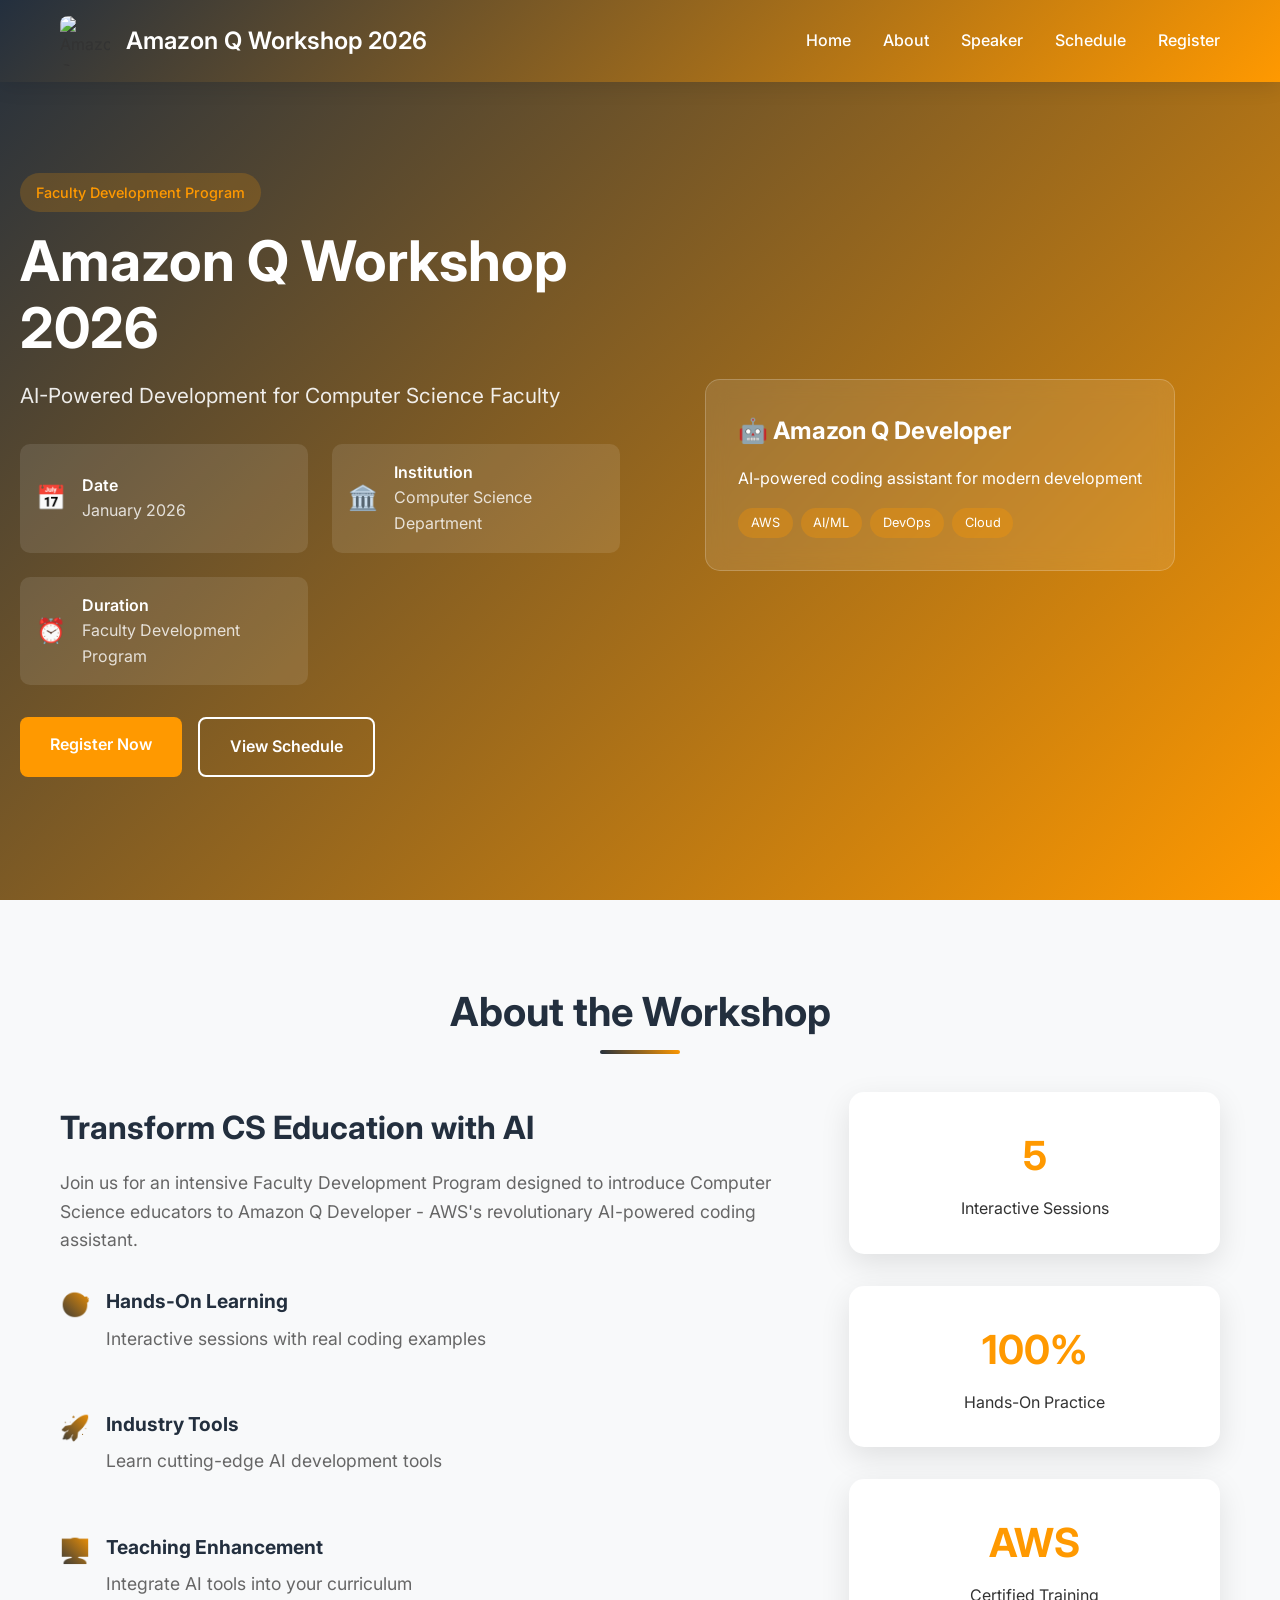
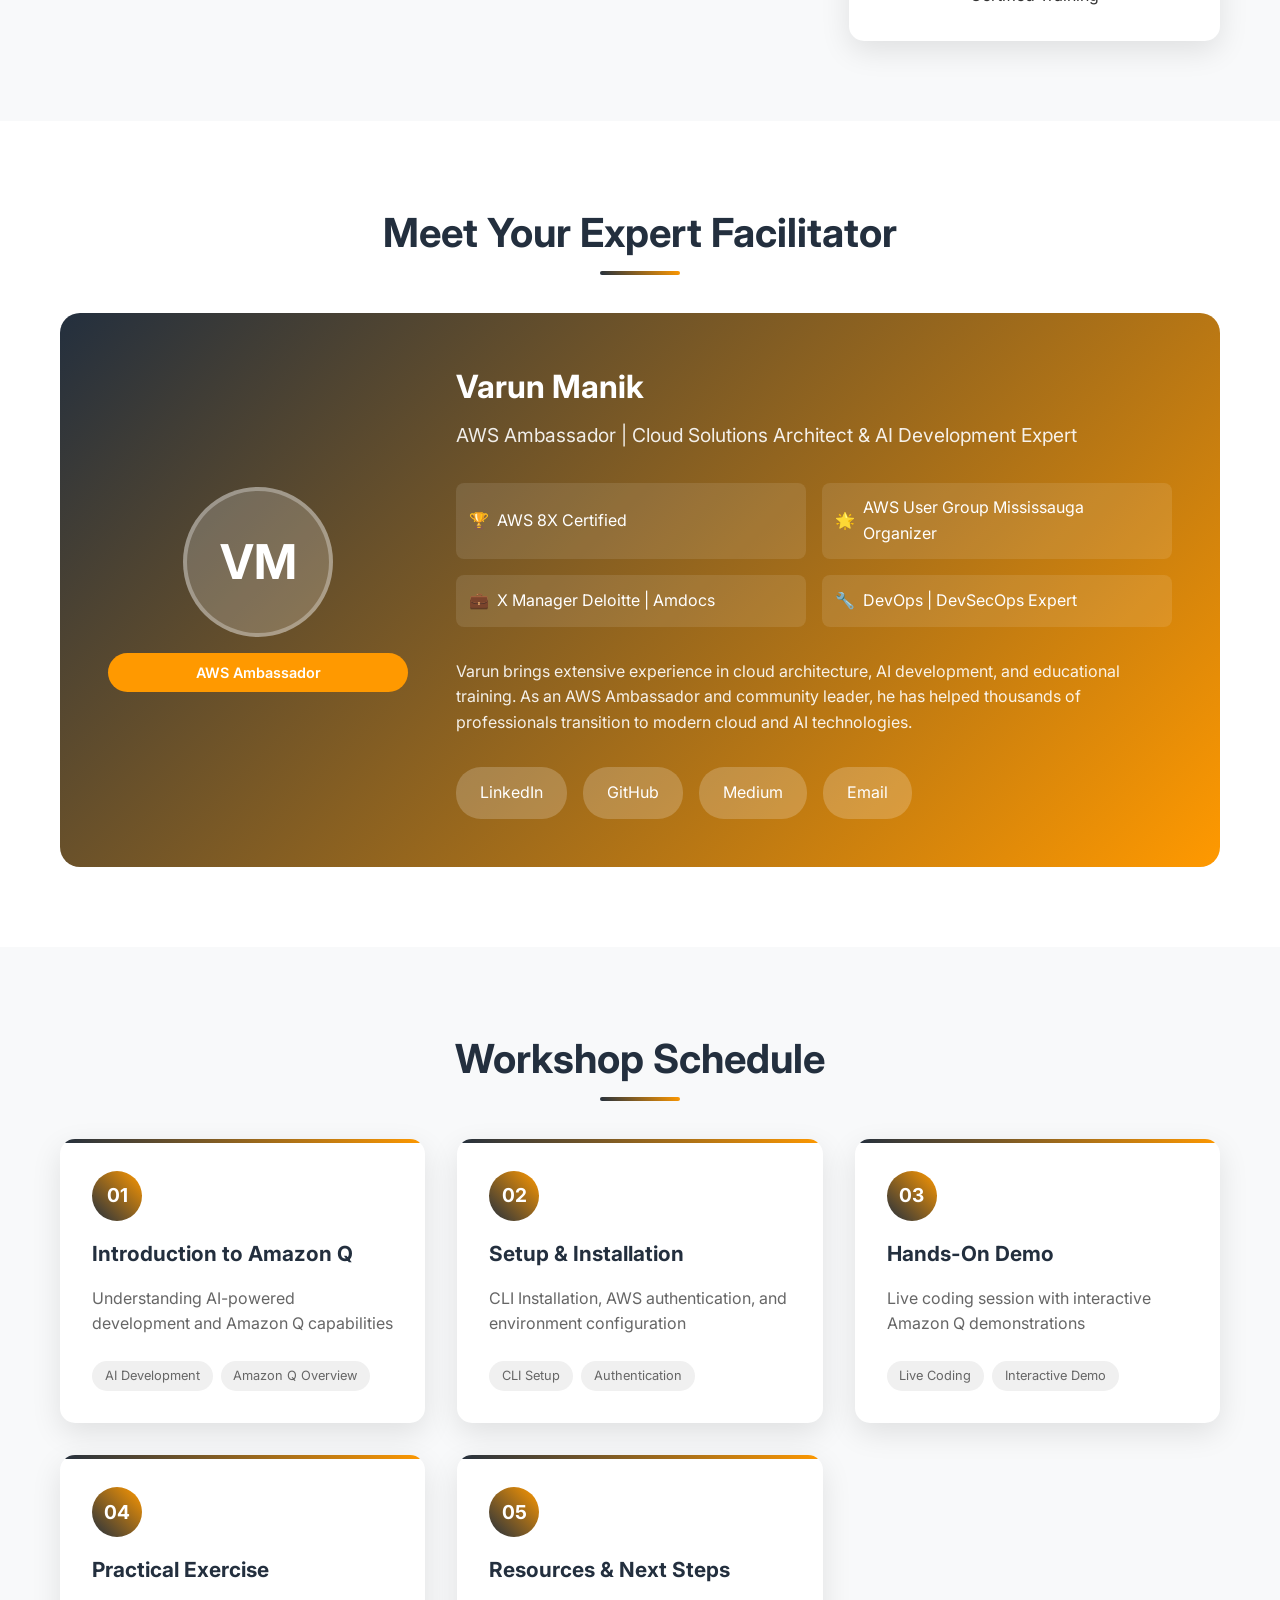
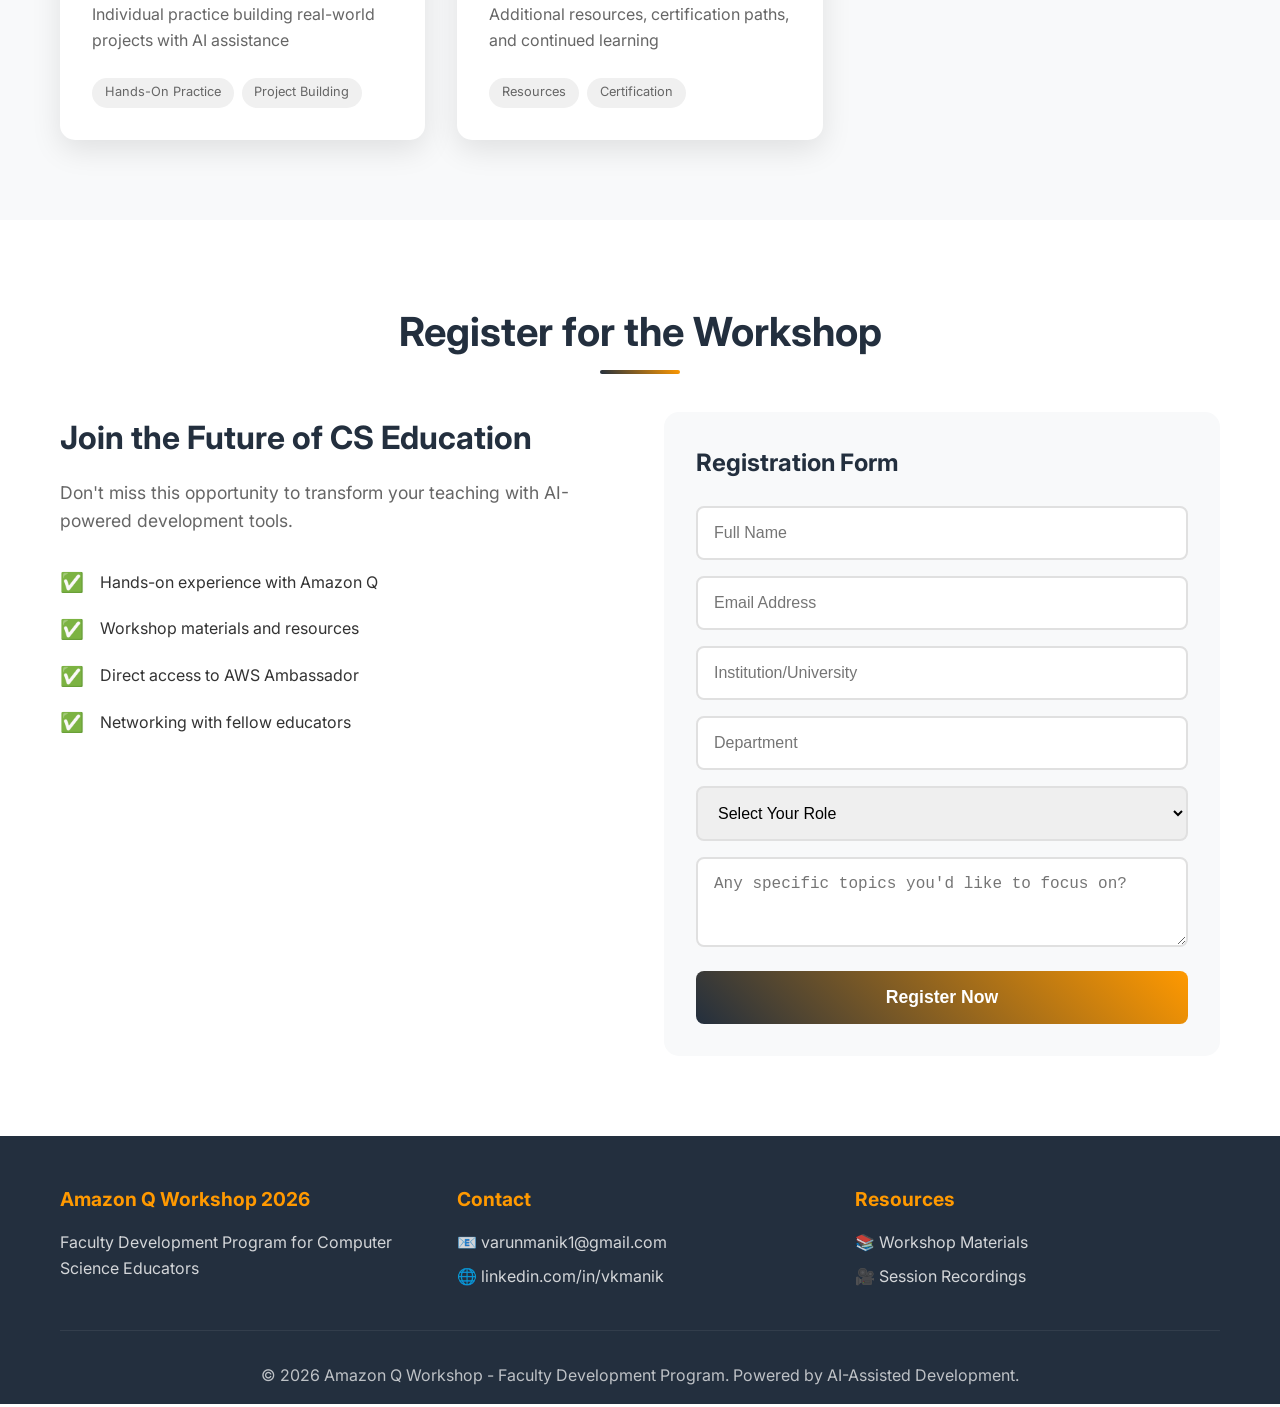
==== event-website/index.html @ 958c8d9a "Create comprehensive event website with speaker details, schedule, and registration" ====
<!DOCTYPE html>
<html lang="en">
<head>
    <meta charset="UTF-8">
    <meta name="viewport" content="width=device-width, initial-scale=1.0">
    <title>Amazon Q Workshop 2026 - Faculty Development Program</title>
    <link rel="stylesheet" href="styles.css">
    <link href="https://fonts.googleapis.com/css2?family=Inter:wght@300;400;500;600;700&display=swap" rel="stylesheet">
</head>
<body>
    <!-- Header -->
    <header class="header">
        <nav class="navbar">
            <div class="nav-brand">
                <img src="https://github.com/user-attachments/assets/58f145f3-4cbd-4dfe-a60d-da89d79ea713" alt="Amazon Q Workshop 2026" class="logo">
                <h2>Amazon Q Workshop 2026</h2>
            </div>
            <ul class="nav-menu">
                <li><a href="#home">Home</a></li>
                <li><a href="#about">About</a></li>
                <li><a href="#speaker">Speaker</a></li>
                <li><a href="#schedule">Schedule</a></li>
                <li><a href="#registration">Register</a></li>
            </ul>
        </nav>
    </header>

    <!-- Hero Section -->
    <section id="home" class="hero">
        <div class="hero-content">
            <div class="event-badge">Faculty Development Program</div>
            <h1 class="hero-title">Amazon Q Workshop 2026</h1>
            <p class="hero-subtitle">AI-Powered Development for Computer Science Faculty</p>
            
            <div class="event-details">
                <div class="detail-item">
                    <span class="icon">📅</span>
                    <div>
                        <strong>Date</strong>
                        <p>January 2026</p>
                    </div>
                </div>
                <div class="detail-item">
                    <span class="icon">🏛️</span>
                    <div>
                        <strong>Institution</strong>
                        <p>Computer Science Department</p>
                    </div>
                </div>
                <div class="detail-item">
                    <span class="icon">⏰</span>
                    <div>
                        <strong>Duration</strong>
                        <p>Faculty Development Program</p>
                    </div>
                </div>
            </div>
            
            <div class="cta-buttons">
                <a href="#registration" class="btn-primary">Register Now</a>
                <a href="#schedule" class="btn-secondary">View Schedule</a>
            </div>
        </div>
        
        <div class="hero-image">
            <div class="floating-card">
                <h3>🤖 Amazon Q Developer</h3>
                <p>AI-powered coding assistant for modern development</p>
                <div class="tech-stack">
                    <span>AWS</span>
                    <span>AI/ML</span>
                    <span>DevOps</span>
                    <span>Cloud</span>
                </div>
            </div>
        </div>
    </section>

    <!-- About Section -->
    <section id="about" class="about">
        <div class="container">
            <h2 class="section-title">About the Workshop</h2>
            <div class="about-grid">
                <div class="about-content">
                    <h3>Transform CS Education with AI</h3>
                    <p>Join us for an intensive Faculty Development Program designed to introduce Computer Science educators to Amazon Q Developer - AWS's revolutionary AI-powered coding assistant.</p>
                    
                    <div class="features">
                        <div class="feature">
                            <span class="feature-icon">🎯</span>
                            <div>
                                <h4>Hands-On Learning</h4>
                                <p>Interactive sessions with real coding examples</p>
                            </div>
                        </div>
                        <div class="feature">
                            <span class="feature-icon">🚀</span>
                            <div>
                                <h4>Industry Tools</h4>
                                <p>Learn cutting-edge AI development tools</p>
                            </div>
                        </div>
                        <div class="feature">
                            <span class="feature-icon">👨‍🏫</span>
                            <div>
                                <h4>Teaching Enhancement</h4>
                                <p>Integrate AI tools into your curriculum</p>
                            </div>
                        </div>
                    </div>
                </div>
                
                <div class="about-stats">
                    <div class="stat">
                        <h3>5</h3>
                        <p>Interactive Sessions</p>
                    </div>
                    <div class="stat">
                        <h3>100%</h3>
                        <p>Hands-On Practice</p>
                    </div>
                    <div class="stat">
                        <h3>AWS</h3>
                        <p>Certified Training</p>
                    </div>
                </div>
            </div>
        </div>
    </section>

    <!-- Speaker Section -->
    <section id="speaker" class="speaker">
        <div class="container">
            <h2 class="section-title">Meet Your Expert Facilitator</h2>
            <div class="speaker-card">
                <div class="speaker-image">
                    <div class="avatar">VM</div>
                    <div class="speaker-badge">AWS Ambassador</div>
                </div>
                <div class="speaker-info">
                    <h3>Varun Manik</h3>
                    <p class="speaker-title">AWS Ambassador | Cloud Solutions Architect & AI Development Expert</p>
                    
                    <div class="credentials">
                        <div class="credential">
                            <span class="cred-icon">🏆</span>
                            <span>AWS 8X Certified</span>
                        </div>
                        <div class="credential">
                            <span class="cred-icon">🌟</span>
                            <span>AWS User Group Mississauga Organizer</span>
                        </div>
                        <div class="credential">
                            <span class="cred-icon">💼</span>
                            <span>X Manager Deloitte | Amdocs</span>
                        </div>
                        <div class="credential">
                            <span class="cred-icon">🔧</span>
                            <span>DevOps | DevSecOps Expert</span>
                        </div>
                    </div>
                    
                    <div class="speaker-bio">
                        <p>Varun brings extensive experience in cloud architecture, AI development, and educational training. As an AWS Ambassador and community leader, he has helped thousands of professionals transition to modern cloud and AI technologies.</p>
                    </div>
                    
                    <div class="social-links">
                        <a href="https://linkedin.com/in/vkmanik" target="_blank">LinkedIn</a>
                        <a href="https://github.com/manikcloud" target="_blank">GitHub</a>
                        <a href="https://varunmanik1.medium.com/" target="_blank">Medium</a>
                        <a href="mailto:varunmanik1@gmail.com">Email</a>
                    </div>
                </div>
            </div>
        </div>
    </section>

    <!-- Schedule Section -->
    <section id="schedule" class="schedule">
        <div class="container">
            <h2 class="section-title">Workshop Schedule</h2>
            <div class="schedule-grid">
                <div class="session-card">
                    <div class="session-number">01</div>
                    <h3>Introduction to Amazon Q</h3>
                    <p>Understanding AI-powered development and Amazon Q capabilities</p>
                    <div class="session-topics">
                        <span>AI Development</span>
                        <span>Amazon Q Overview</span>
                    </div>
                </div>
                
                <div class="session-card">
                    <div class="session-number">02</div>
                    <h3>Setup & Installation</h3>
                    <p>CLI Installation, AWS authentication, and environment configuration</p>
                    <div class="session-topics">
                        <span>CLI Setup</span>
                        <span>Authentication</span>
                    </div>
                </div>
                
                <div class="session-card">
                    <div class="session-number">03</div>
                    <h3>Hands-On Demo</h3>
                    <p>Live coding session with interactive Amazon Q demonstrations</p>
                    <div class="session-topics">
                        <span>Live Coding</span>
                        <span>Interactive Demo</span>
                    </div>
                </div>
                
                <div class="session-card">
                    <div class="session-number">04</div>
                    <h3>Practical Exercise</h3>
                    <p>Individual practice building real-world projects with AI assistance</p>
                    <div class="session-topics">
                        <span>Hands-On Practice</span>
                        <span>Project Building</span>
                    </div>
                </div>
                
                <div class="session-card">
                    <div class="session-number">05</div>
                    <h3>Resources & Next Steps</h3>
                    <p>Additional resources, certification paths, and continued learning</p>
                    <div class="session-topics">
                        <span>Resources</span>
                        <span>Certification</span>
                    </div>
                </div>
            </div>
        </div>
    </section>

    <!-- Registration Section -->
    <section id="registration" class="registration">
        <div class="container">
            <h2 class="section-title">Register for the Workshop</h2>
            <div class="registration-content">
                <div class="registration-info">
                    <h3>Join the Future of CS Education</h3>
                    <p>Don't miss this opportunity to transform your teaching with AI-powered development tools.</p>
                    
                    <div class="benefits">
                        <div class="benefit">
                            <span class="benefit-icon">✅</span>
                            <span>Hands-on experience with Amazon Q</span>
                        </div>
                        <div class="benefit">
                            <span class="benefit-icon">✅</span>
                            <span>Workshop materials and resources</span>
                        </div>
                        <div class="benefit">
                            <span class="benefit-icon">✅</span>
                            <span>Direct access to AWS Ambassador</span>
                        </div>
                        <div class="benefit">
                            <span class="benefit-icon">✅</span>
                            <span>Networking with fellow educators</span>
                        </div>
                    </div>
                </div>
                
                <div class="registration-form">
                    <form class="form">
                        <h4>Registration Form</h4>
                        <div class="form-group">
                            <input type="text" placeholder="Full Name" required>
                        </div>
                        <div class="form-group">
                            <input type="email" placeholder="Email Address" required>
                        </div>
                        <div class="form-group">
                            <input type="text" placeholder="Institution/University" required>
                        </div>
                        <div class="form-group">
                            <input type="text" placeholder="Department" required>
                        </div>
                        <div class="form-group">
                            <select required>
                                <option value="">Select Your Role</option>
                                <option value="professor">Professor</option>
                                <option value="lecturer">Lecturer</option>
                                <option value="instructor">Lab Instructor</option>
                                <option value="researcher">Research Scholar</option>
                                <option value="other">Other</option>
                            </select>
                        </div>
                        <div class="form-group">
                            <textarea placeholder="Any specific topics you'd like to focus on?" rows="3"></textarea>
                        </div>
                        <button type="submit" class="btn-submit">Register Now</button>
                    </form>
                </div>
            </div>
        </div>
    </section>

    <!-- Footer -->
    <footer class="footer">
        <div class="container">
            <div class="footer-content">
                <div class="footer-section">
                    <h4>Amazon Q Workshop 2026</h4>
                    <p>Faculty Development Program for Computer Science Educators</p>
                </div>
                <div class="footer-section">
                    <h4>Contact</h4>
                    <p>📧 varunmanik1@gmail.com</p>
                    <p>🌐 linkedin.com/in/vkmanik</p>
                </div>
                <div class="footer-section">
                    <h4>Resources</h4>
                    <p>📚 Workshop Materials</p>
                    <p>🎥 Session Recordings</p>
                </div>
            </div>
            <div class="footer-bottom">
                <p>&copy; 2026 Amazon Q Workshop - Faculty Development Program. Powered by AI-Assisted Development.</p>
            </div>
        </div>
    </footer>
</body>
</html>
---- event-website/styles.css ----
/* Reset and Base Styles */
* {
    margin: 0;
    padding: 0;
    box-sizing: border-box;
}

body {
    font-family: 'Inter', -apple-system, BlinkMacSystemFont, sans-serif;
    line-height: 1.6;
    color: #333;
    overflow-x: hidden;
}

.container {
    max-width: 1200px;
    margin: 0 auto;
    padding: 0 20px;
}

/* Header Styles */
.header {
    background: linear-gradient(135deg, #232F3E 0%, #FF9900 100%);
    padding: 1rem 0;
    position: fixed;
    width: 100%;
    top: 0;
    z-index: 1000;
    box-shadow: 0 4px 20px rgba(0,0,0,0.1);
}

.navbar {
    display: flex;
    justify-content: space-between;
    align-items: center;
    max-width: 1200px;
    margin: 0 auto;
    padding: 0 20px;
}

.nav-brand {
    display: flex;
    align-items: center;
    gap: 1rem;
}

.logo {
    width: 50px;
    height: 50px;
    border-radius: 8px;
}

.nav-brand h2 {
    color: white;
    font-size: 1.5rem;
    font-weight: 600;
}

.nav-menu {
    display: flex;
    list-style: none;
    gap: 2rem;
}

.nav-menu a {
    color: white;
    text-decoration: none;
    font-weight: 500;
    transition: color 0.3s ease;
}

.nav-menu a:hover {
    color: #FF9900;
}

/* Hero Section */
.hero {
    background: linear-gradient(135deg, #232F3E 0%, #FF9900 100%);
    min-height: 100vh;
    display: flex;
    align-items: center;
    padding: 100px 20px 50px;
    color: white;
}

.hero-content {
    flex: 1;
    max-width: 600px;
}

.event-badge {
    background: rgba(255, 153, 0, 0.2);
    color: #FF9900;
    padding: 0.5rem 1rem;
    border-radius: 20px;
    font-size: 0.9rem;
    font-weight: 500;
    display: inline-block;
    margin-bottom: 1rem;
}

.hero-title {
    font-size: 3.5rem;
    font-weight: 700;
    margin-bottom: 1rem;
    line-height: 1.2;
}

.hero-subtitle {
    font-size: 1.3rem;
    margin-bottom: 2rem;
    opacity: 0.9;
}

.event-details {
    display: grid;
    grid-template-columns: repeat(auto-fit, minmax(200px, 1fr));
    gap: 1.5rem;
    margin-bottom: 2rem;
}

.detail-item {
    display: flex;
    align-items: center;
    gap: 1rem;
    background: rgba(255, 255, 255, 0.1);
    padding: 1rem;
    border-radius: 10px;
}

.detail-item .icon {
    font-size: 1.5rem;
}

.detail-item strong {
    display: block;
    font-weight: 600;
}

.detail-item p {
    opacity: 0.8;
    margin: 0;
}

.cta-buttons {
    display: flex;
    gap: 1rem;
    flex-wrap: wrap;
}

.btn-primary, .btn-secondary {
    padding: 15px 30px;
    border-radius: 8px;
    text-decoration: none;
    font-weight: 600;
    transition: all 0.3s ease;
    display: inline-block;
}

.btn-primary {
    background: #FF9900;
    color: white;
}

.btn-primary:hover {
    background: #e6890a;
    transform: translateY(-2px);
}

.btn-secondary {
    background: transparent;
    color: white;
    border: 2px solid white;
}

.btn-secondary:hover {
    background: white;
    color: #232F3E;
}

.hero-image {
    flex: 1;
    display: flex;
    justify-content: center;
    align-items: center;
}

.floating-card {
    background: rgba(255, 255, 255, 0.1);
    backdrop-filter: blur(10px);
    padding: 2rem;
    border-radius: 15px;
    border: 1px solid rgba(255, 255, 255, 0.2);
    animation: float 6s ease-in-out infinite;
}

.floating-card h3 {
    font-size: 1.5rem;
    margin-bottom: 1rem;
}

.tech-stack {
    display: flex;
    gap: 0.5rem;
    flex-wrap: wrap;
    margin-top: 1rem;
}

.tech-stack span {
    background: rgba(255, 153, 0, 0.3);
    padding: 0.3rem 0.8rem;
    border-radius: 15px;
    font-size: 0.8rem;
}

/* About Section */
.about {
    padding: 80px 0;
    background: #f8f9fa;
}

.section-title {
    text-align: center;
    font-size: 2.5rem;
    font-weight: 700;
    margin-bottom: 3rem;
    color: #232F3E;
    position: relative;
}

.section-title::after {
    content: '';
    position: absolute;
    bottom: -10px;
    left: 50%;
    transform: translateX(-50%);
    width: 80px;
    height: 4px;
    background: linear-gradient(45deg, #232F3E, #FF9900);
    border-radius: 2px;
}

.about-grid {
    display: grid;
    grid-template-columns: 2fr 1fr;
    gap: 3rem;
    align-items: center;
}

.about-content h3 {
    font-size: 2rem;
    margin-bottom: 1rem;
    color: #232F3E;
}

.about-content p {
    font-size: 1.1rem;
    margin-bottom: 2rem;
    color: #666;
}

.features {
    display: flex;
    flex-direction: column;
    gap: 1.5rem;
}

.feature {
    display: flex;
    align-items: flex-start;
    gap: 1rem;
}

.feature-icon {
    font-size: 1.5rem;
    background: linear-gradient(45deg, #232F3E, #FF9900);
    -webkit-background-clip: text;
    -webkit-text-fill-color: transparent;
}

.feature h4 {
    font-size: 1.2rem;
    margin-bottom: 0.5rem;
    color: #232F3E;
}

.about-stats {
    display: flex;
    flex-direction: column;
    gap: 2rem;
}

.stat {
    text-align: center;
    padding: 2rem;
    background: white;
    border-radius: 15px;
    box-shadow: 0 10px 30px rgba(0,0,0,0.1);
}

.stat h3 {
    font-size: 2.5rem;
    font-weight: 700;
    color: #FF9900;
    margin-bottom: 0.5rem;
}

/* Speaker Section */
.speaker {
    padding: 80px 0;
    background: white;
}

.speaker-card {
    display: grid;
    grid-template-columns: 300px 1fr;
    gap: 3rem;
    background: linear-gradient(135deg, #232F3E 0%, #FF9900 100%);
    color: white;
    padding: 3rem;
    border-radius: 20px;
    align-items: center;
}

.speaker-image {
    text-align: center;
    position: relative;
}

.avatar {
    width: 150px;
    height: 150px;
    background: rgba(255, 255, 255, 0.2);
    border-radius: 50%;
    display: flex;
    align-items: center;
    justify-content: center;
    font-size: 3rem;
    font-weight: bold;
    margin: 0 auto 1rem;
    border: 4px solid rgba(255, 255, 255, 0.3);
}

.speaker-badge {
    background: #FF9900;
    color: white;
    padding: 0.5rem 1rem;
    border-radius: 20px;
    font-size: 0.9rem;
    font-weight: 600;
}

.speaker-info h3 {
    font-size: 2rem;
    margin-bottom: 0.5rem;
}

.speaker-title {
    font-size: 1.2rem;
    margin-bottom: 2rem;
    opacity: 0.9;
}

.credentials {
    display: grid;
    grid-template-columns: repeat(auto-fit, minmax(250px, 1fr));
    gap: 1rem;
    margin-bottom: 2rem;
}

.credential {
    display: flex;
    align-items: center;
    gap: 0.5rem;
    background: rgba(255, 255, 255, 0.1);
    padding: 0.8rem;
    border-radius: 8px;
}

.speaker-bio {
    margin-bottom: 2rem;
    opacity: 0.9;
    line-height: 1.6;
}

.social-links {
    display: flex;
    gap: 1rem;
    flex-wrap: wrap;
}

.social-links a {
    color: white;
    text-decoration: none;
    padding: 0.8rem 1.5rem;
    background: rgba(255, 255, 255, 0.2);
    border-radius: 25px;
    transition: all 0.3s ease;
}

.social-links a:hover {
    background: rgba(255, 255, 255, 0.3);
    transform: translateY(-2px);
}

/* Schedule Section */
.schedule {
    padding: 80px 0;
    background: #f8f9fa;
}

.schedule-grid {
    display: grid;
    grid-template-columns: repeat(auto-fit, minmax(300px, 1fr));
    gap: 2rem;
}

.session-card {
    background: white;
    padding: 2rem;
    border-radius: 15px;
    box-shadow: 0 10px 30px rgba(0,0,0,0.1);
    transition: transform 0.3s ease;
    position: relative;
    overflow: hidden;
}

.session-card:hover {
    transform: translateY(-10px);
}

.session-card::before {
    content: '';
    position: absolute;
    top: 0;
    left: 0;
    right: 0;
    height: 4px;
    background: linear-gradient(45deg, #232F3E, #FF9900);
}

.session-number {
    width: 50px;
    height: 50px;
    background: linear-gradient(45deg, #232F3E, #FF9900);
    color: white;
    border-radius: 50%;
    display: flex;
    align-items: center;
    justify-content: center;
    font-weight: bold;
    font-size: 1.2rem;
    margin-bottom: 1rem;
}

.session-card h3 {
    font-size: 1.3rem;
    margin-bottom: 1rem;
    color: #232F3E;
}

.session-card p {
    color: #666;
    margin-bottom: 1.5rem;
}

.session-topics {
    display: flex;
    gap: 0.5rem;
    flex-wrap: wrap;
}

.session-topics span {
    background: #f0f0f0;
    padding: 0.3rem 0.8rem;
    border-radius: 15px;
    font-size: 0.8rem;
    color: #666;
}

/* Registration Section */
.registration {
    padding: 80px 0;
    background: white;
}

.registration-content {
    display: grid;
    grid-template-columns: 1fr 1fr;
    gap: 3rem;
    align-items: start;
}

.registration-info h3 {
    font-size: 2rem;
    margin-bottom: 1rem;
    color: #232F3E;
}

.registration-info p {
    font-size: 1.1rem;
    margin-bottom: 2rem;
    color: #666;
}

.benefits {
    display: flex;
    flex-direction: column;
    gap: 1rem;
}

.benefit {
    display: flex;
    align-items: center;
    gap: 1rem;
}

.benefit-icon {
    color: #FF9900;
    font-size: 1.2rem;
}

.registration-form {
    background: #f8f9fa;
    padding: 2rem;
    border-radius: 15px;
}

.form h4 {
    font-size: 1.5rem;
    margin-bottom: 1.5rem;
    color: #232F3E;
}

.form-group {
    margin-bottom: 1rem;
}

.form-group input,
.form-group select,
.form-group textarea {
    width: 100%;
    padding: 1rem;
    border: 2px solid #e0e0e0;
    border-radius: 8px;
    font-size: 1rem;
    transition: border-color 0.3s ease;
}

.form-group input:focus,
.form-group select:focus,
.form-group textarea:focus {
    outline: none;
    border-color: #FF9900;
}

.btn-submit {
    width: 100%;
    background: linear-gradient(45deg, #232F3E, #FF9900);
    color: white;
    border: none;
    padding: 1rem;
    font-size: 1.1rem;
    font-weight: 600;
    border-radius: 8px;
    cursor: pointer;
    transition: transform 0.3s ease;
}

.btn-submit:hover {
    transform: translateY(-2px);
}

/* Footer */
.footer {
    background: #232F3E;
    color: white;
    padding: 3rem 0 1rem;
}

.footer-content {
    display: grid;
    grid-template-columns: repeat(auto-fit, minmax(250px, 1fr));
    gap: 2rem;
    margin-bottom: 2rem;
}

.footer-section h4 {
    font-size: 1.2rem;
    margin-bottom: 1rem;
    color: #FF9900;
}

.footer-section p {
    margin-bottom: 0.5rem;
    opacity: 0.8;
}

.footer-bottom {
    text-align: center;
    padding-top: 2rem;
    border-top: 1px solid rgba(255, 255, 255, 0.1);
    opacity: 0.7;
}

/* Animations */
@keyframes float {
    0%, 100% { transform: translateY(0px); }
    50% { transform: translateY(-20px); }
}

/* Responsive Design */
@media (max-width: 768px) {
    .hero {
        flex-direction: column;
        text-align: center;
    }
    
    .hero-title {
        font-size: 2.5rem;
    }
    
    .about-grid,
    .speaker-card,
    .registration-content {
        grid-template-columns: 1fr;
    }
    
    .nav-menu {
        display: none;
    }
    
    .event-details {
        grid-template-columns: 1fr;
    }
    
    .cta-buttons {
        justify-content: center;
    }
}
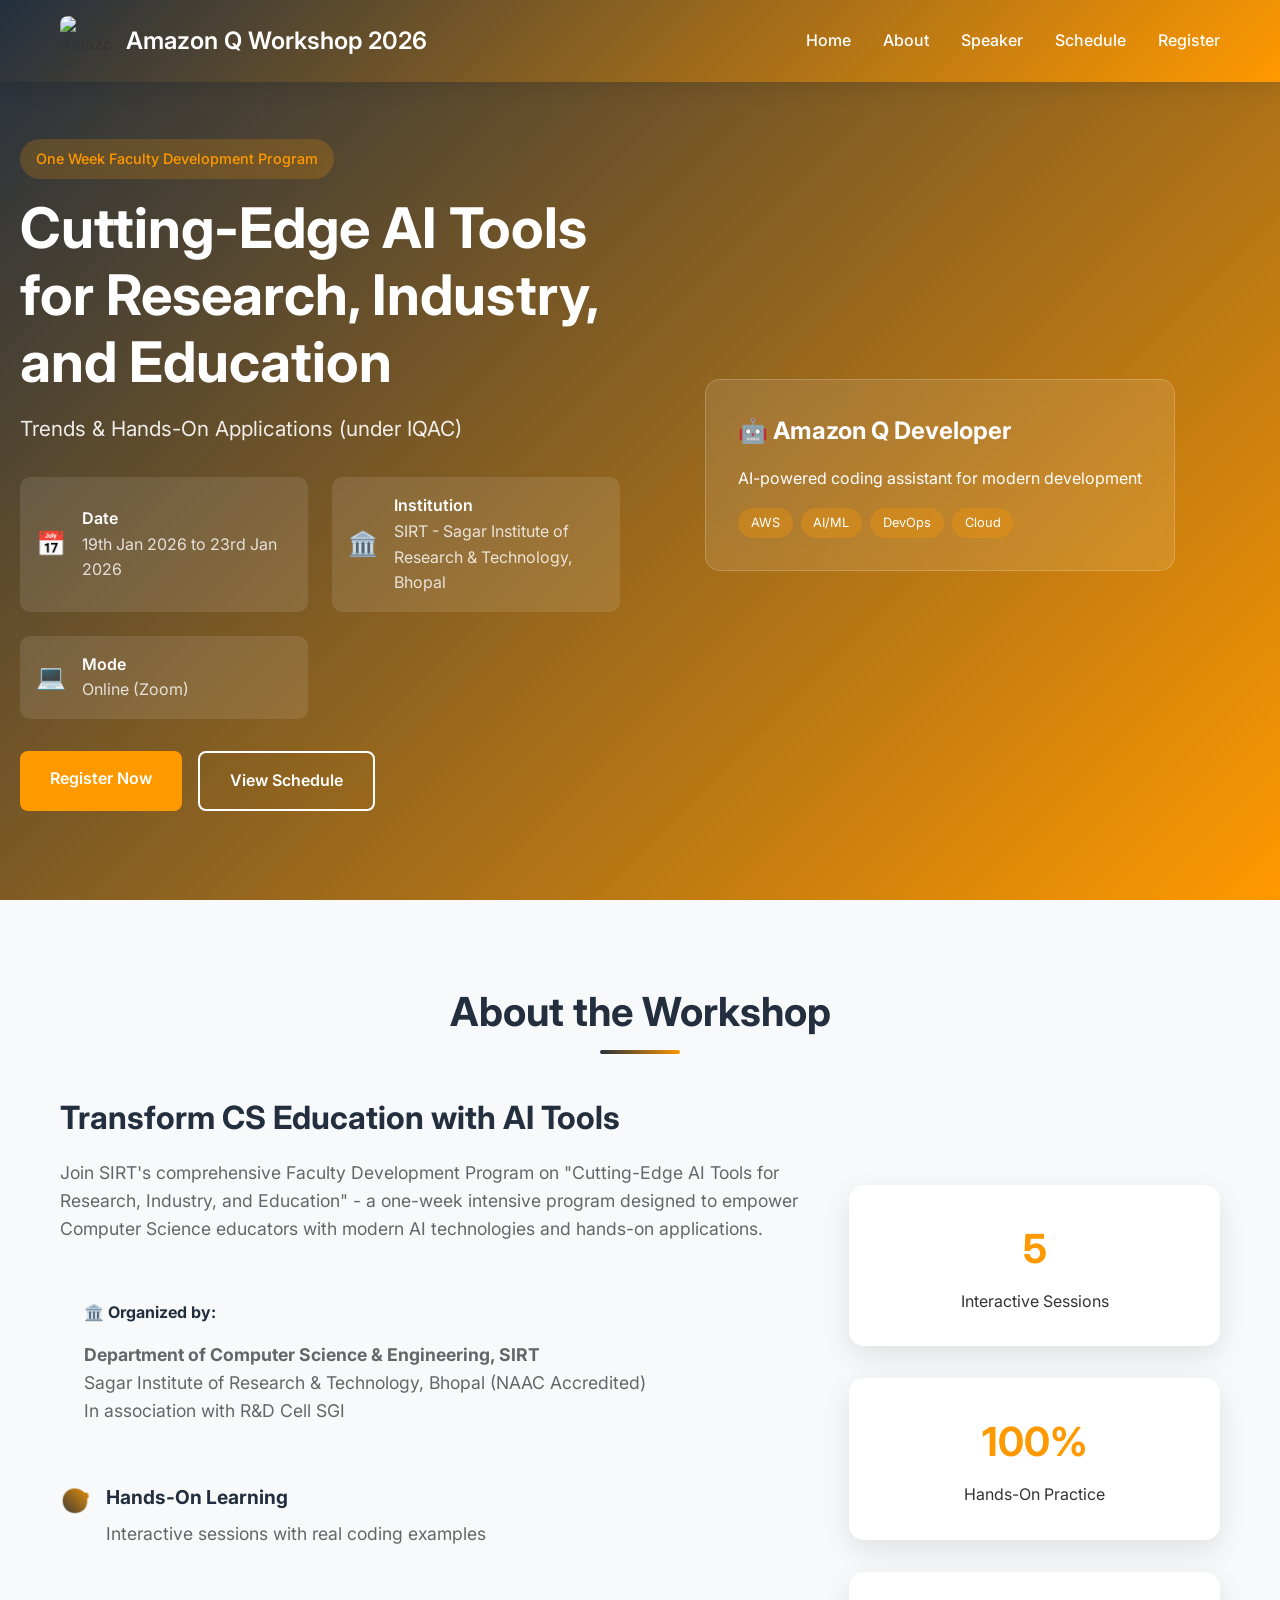
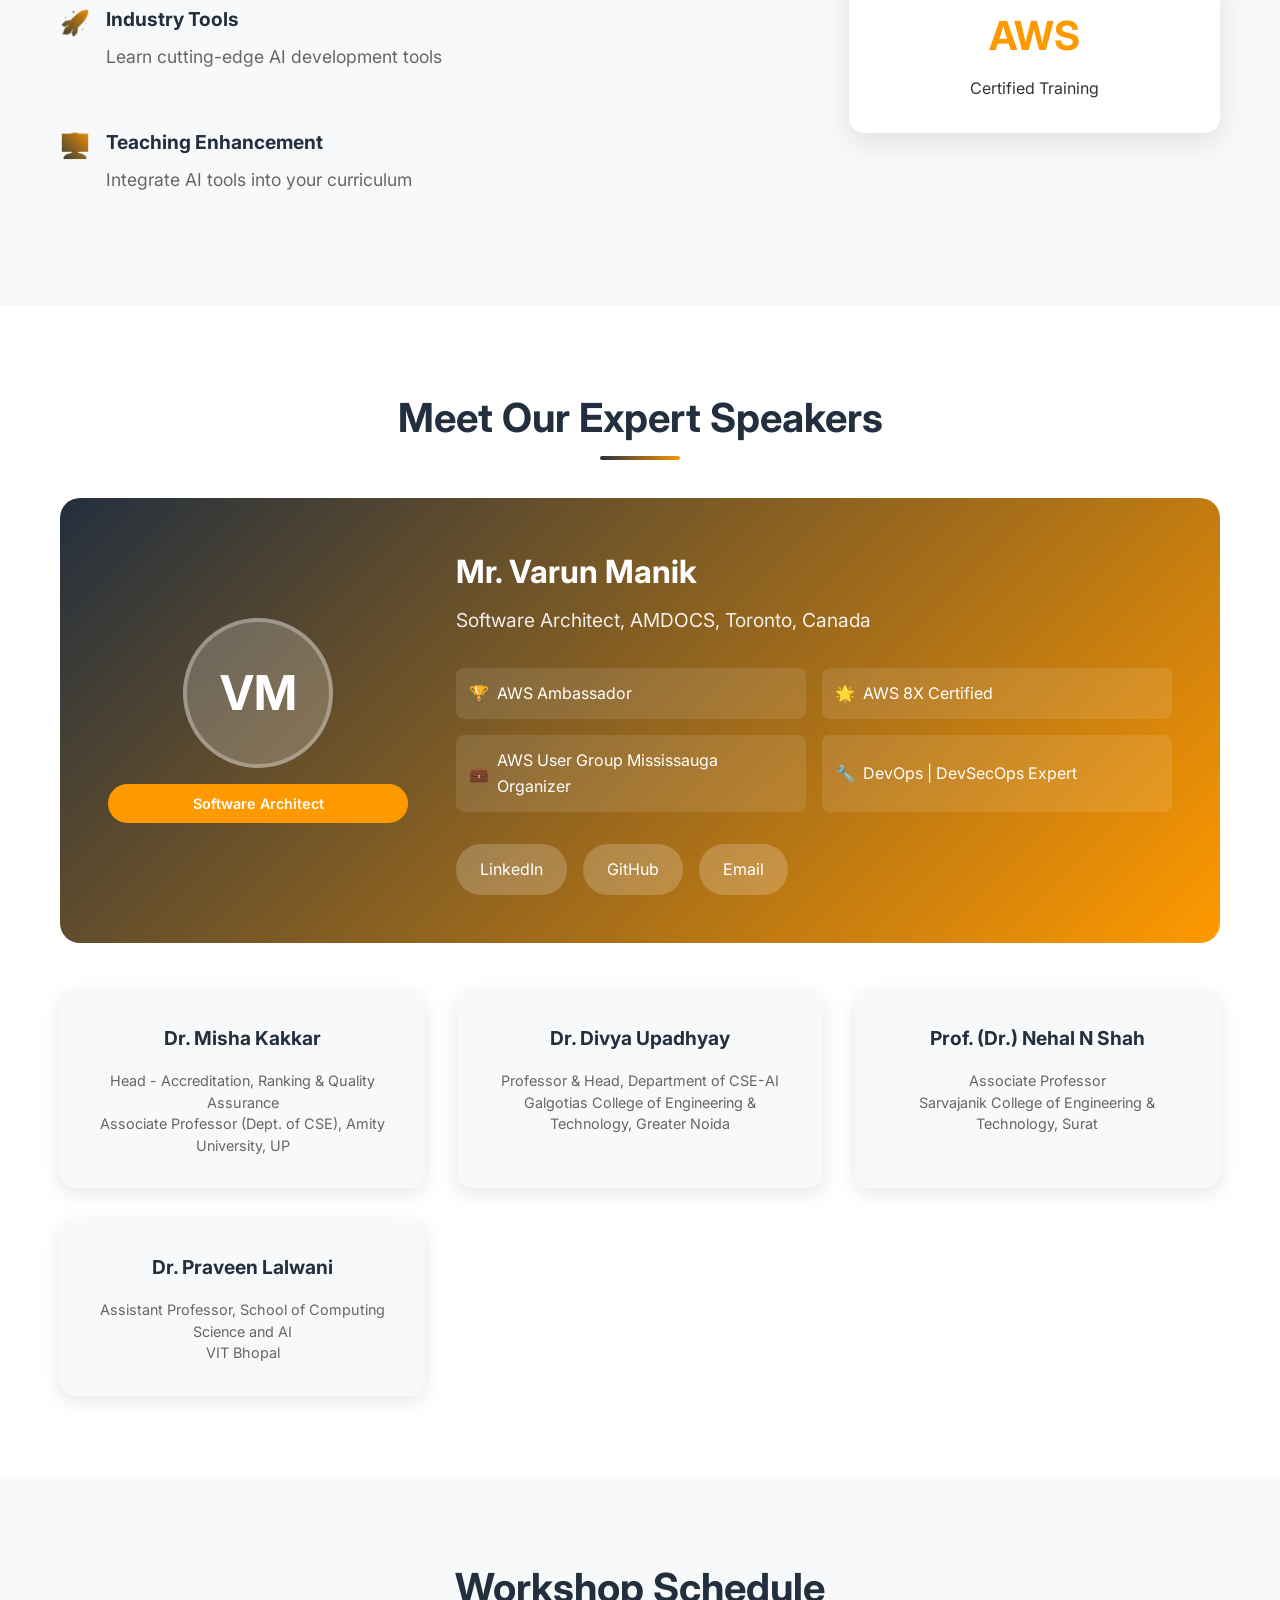
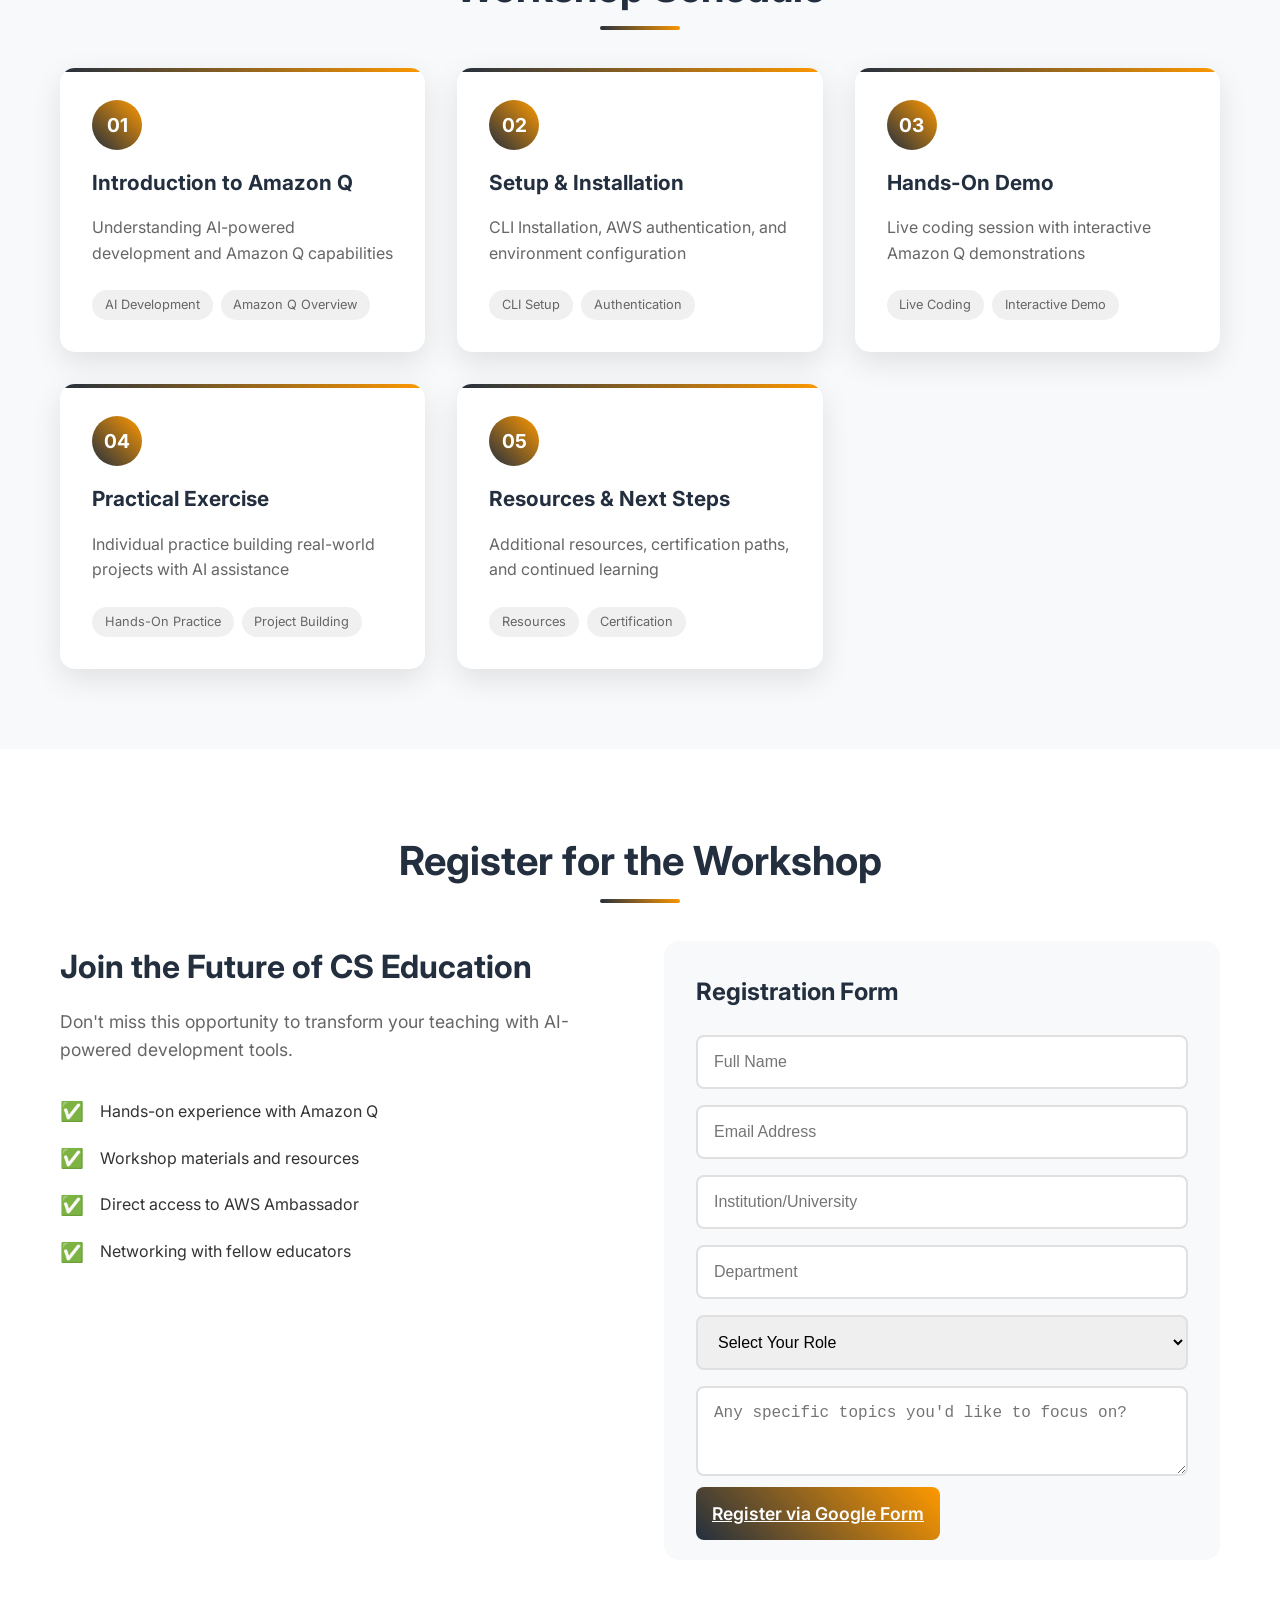
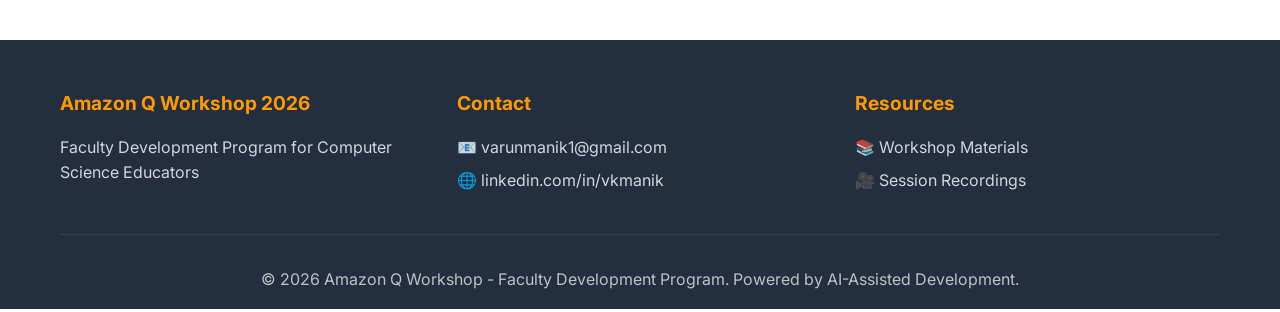
==== commit 941a298c: "Update event website with accurate details from images: SIRT institution, dates, speakers, and regis" ====
--- a/event-website/index.html
+++ b/event-website/index.html
@@ -28,36 +28,36 @@
     <!-- Hero Section -->
     <section id="home" class="hero">
         <div class="hero-content">
-            <div class="event-badge">Faculty Development Program</div>
-            <h1 class="hero-title">Amazon Q Workshop 2026</h1>
-            <p class="hero-subtitle">AI-Powered Development for Computer Science Faculty</p>
+            <div class="event-badge">One Week Faculty Development Program</div>
+            <h1 class="hero-title">Cutting-Edge AI Tools for Research, Industry, and Education</h1>
+            <p class="hero-subtitle">Trends & Hands-On Applications (under IQAC)</p>
             
             <div class="event-details">
                 <div class="detail-item">
                     <span class="icon">📅</span>
                     <div>
                         <strong>Date</strong>
-                        <p>January 2026</p>
+                        <p>19th Jan 2026 to 23rd Jan 2026</p>
                     </div>
                 </div>
                 <div class="detail-item">
                     <span class="icon">🏛️</span>
                     <div>
                         <strong>Institution</strong>
-                        <p>Computer Science Department</p>
+                        <p>SIRT - Sagar Institute of Research & Technology, Bhopal</p>
                     </div>
                 </div>
                 <div class="detail-item">
-                    <span class="icon">⏰</span>
+                    <span class="icon">💻</span>
                     <div>
-                        <strong>Duration</strong>
-                        <p>Faculty Development Program</p>
+                        <strong>Mode</strong>
+                        <p>Online (Zoom)</p>
                     </div>
                 </div>
             </div>
             
             <div class="cta-buttons">
-                <a href="#registration" class="btn-primary">Register Now</a>
+                <a href="https://forms.gle/4eGEwbAZbeeESvGP7" target="_blank" class="btn-primary">Register Now</a>
                 <a href="#schedule" class="btn-secondary">View Schedule</a>
             </div>
         </div>
@@ -82,8 +82,15 @@
             <h2 class="section-title">About the Workshop</h2>
             <div class="about-grid">
                 <div class="about-content">
-                    <h3>Transform CS Education with AI</h3>
-                    <p>Join us for an intensive Faculty Development Program designed to introduce Computer Science educators to Amazon Q Developer - AWS's revolutionary AI-powered coding assistant.</p>
+                    <h3>Transform CS Education with AI Tools</h3>
+                    <p>Join SIRT's comprehensive Faculty Development Program on "Cutting-Edge AI Tools for Research, Industry, and Education" - a one-week intensive program designed to empower Computer Science educators with modern AI technologies and hands-on applications.</p>
+                    
+                    <div class="institution-info">
+                        <h4>🏛️ Organized by:</h4>
+                        <p><strong>Department of Computer Science & Engineering, SIRT</strong><br>
+                        Sagar Institute of Research & Technology, Bhopal (NAAC Accredited)<br>
+                        In association with R&D Cell SGI</p>
+                    </div>
                     
                     <div class="features">
                         <div class="feature">
@@ -131,28 +138,30 @@
     <!-- Speaker Section -->
     <section id="speaker" class="speaker">
         <div class="container">
-            <h2 class="section-title">Meet Your Expert Facilitator</h2>
-            <div class="speaker-card">
+            <h2 class="section-title">Meet Our Expert Speakers</h2>
+            
+            <!-- Main Speaker -->
+            <div class="speaker-card main-speaker">
                 <div class="speaker-image">
                     <div class="avatar">VM</div>
-                    <div class="speaker-badge">AWS Ambassador</div>
+                    <div class="speaker-badge">Software Architect</div>
                 </div>
                 <div class="speaker-info">
-                    <h3>Varun Manik</h3>
-                    <p class="speaker-title">AWS Ambassador | Cloud Solutions Architect & AI Development Expert</p>
+                    <h3>Mr. Varun Manik</h3>
+                    <p class="speaker-title">Software Architect, AMDOCS, Toronto, Canada</p>
                     
                     <div class="credentials">
                         <div class="credential">
                             <span class="cred-icon">🏆</span>
-                            <span>AWS 8X Certified</span>
+                            <span>AWS Ambassador</span>
                         </div>
                         <div class="credential">
                             <span class="cred-icon">🌟</span>
-                            <span>AWS User Group Mississauga Organizer</span>
+                            <span>AWS 8X Certified</span>
                         </div>
                         <div class="credential">
                             <span class="cred-icon">💼</span>
-                            <span>X Manager Deloitte | Amdocs</span>
+                            <span>AWS User Group Mississauga Organizer</span>
                         </div>
                         <div class="credential">
                             <span class="cred-icon">🔧</span>
@@ -160,16 +169,31 @@
                         </div>
                     </div>
                     
-                    <div class="speaker-bio">
-                        <p>Varun brings extensive experience in cloud architecture, AI development, and educational training. As an AWS Ambassador and community leader, he has helped thousands of professionals transition to modern cloud and AI technologies.</p>
-                    </div>
-                    
                     <div class="social-links">
                         <a href="https://linkedin.com/in/vkmanik" target="_blank">LinkedIn</a>
                         <a href="https://github.com/manikcloud" target="_blank">GitHub</a>
-                        <a href="https://varunmanik1.medium.com/" target="_blank">Medium</a>
                         <a href="mailto:varunmanik1@gmail.com">Email</a>
                     </div>
+                </div>
+            </div>
+            
+            <!-- Other Speakers Grid -->
+            <div class="speakers-grid">
+                <div class="speaker-mini-card">
+                    <h4>Dr. Misha Kakkar</h4>
+                    <p>Head - Accreditation, Ranking & Quality Assurance<br>Associate Professor (Dept. of CSE), Amity University, UP</p>
+                </div>
+                <div class="speaker-mini-card">
+                    <h4>Dr. Divya Upadhyay</h4>
+                    <p>Professor & Head, Department of CSE-AI<br>Galgotias College of Engineering & Technology, Greater Noida</p>
+                </div>
+                <div class="speaker-mini-card">
+                    <h4>Prof. (Dr.) Nehal N Shah</h4>
+                    <p>Associate Professor<br>Sarvajanik College of Engineering & Technology, Surat</p>
+                </div>
+                <div class="speaker-mini-card">
+                    <h4>Dr. Praveen Lalwani</h4>
+                    <p>Assistant Professor, School of Computing Science and AI<br>VIT Bhopal</p>
                 </div>
             </div>
         </div>
@@ -290,7 +314,7 @@
                         <div class="form-group">
                             <textarea placeholder="Any specific topics you'd like to focus on?" rows="3"></textarea>
                         </div>
-                        <button type="submit" class="btn-submit">Register Now</button>
+                        <a href="https://forms.gle/4eGEwbAZbeeESvGP7" target="_blank" class="btn-submit">Register via Google Form</a>
                     </form>
                 </div>
             </div>
--- a/event-website/styles.css
+++ b/event-website/styles.css
@@ -311,6 +311,10 @@
     background: white;
 }
 
+.main-speaker {
+    margin-bottom: 3rem;
+}
+
 .speaker-card {
     display: grid;
     grid-template-columns: 300px 1fr;
@@ -320,6 +324,54 @@
     padding: 3rem;
     border-radius: 20px;
     align-items: center;
+}
+
+.speakers-grid {
+    display: grid;
+    grid-template-columns: repeat(auto-fit, minmax(280px, 1fr));
+    gap: 2rem;
+}
+
+.speaker-mini-card {
+    background: #f8f9fa;
+    padding: 2rem;
+    border-radius: 15px;
+    text-align: center;
+    box-shadow: 0 5px 20px rgba(0,0,0,0.1);
+    transition: transform 0.3s ease;
+}
+
+.speaker-mini-card:hover {
+    transform: translateY(-5px);
+}
+
+.speaker-mini-card h4 {
+    color: #232F3E;
+    font-size: 1.2rem;
+    margin-bottom: 1rem;
+}
+
+.speaker-mini-card p {
+    color: #666;
+    font-size: 0.9rem;
+    line-height: 1.5;
+}
+
+.institution-info {
+    background: #f8f9fa;
+    padding: 1.5rem;
+    border-radius: 10px;
+    margin: 2rem 0;
+}
+
+.institution-info h4 {
+    color: #232F3E;
+    margin-bottom: 1rem;
+}
+
+.institution-info p {
+    color: #666;
+    margin: 0;
 }
 
 .speaker-image {
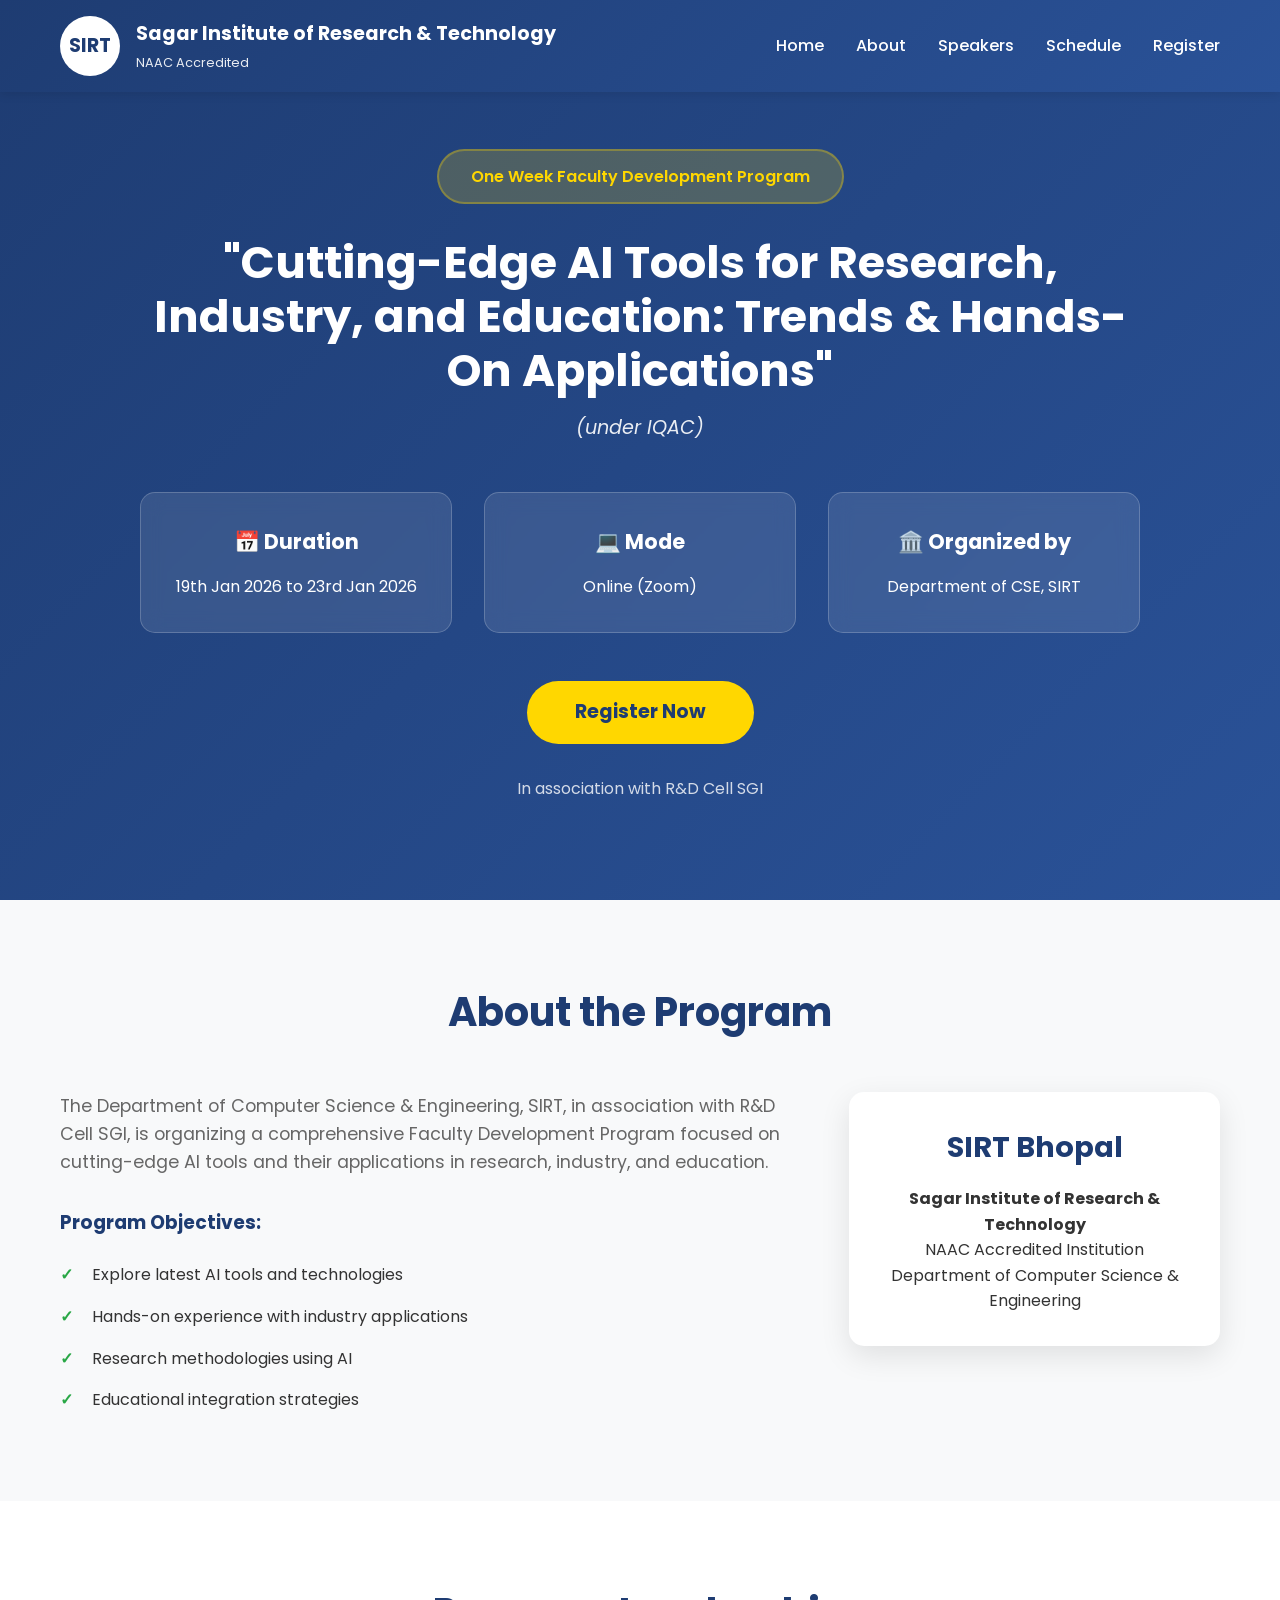
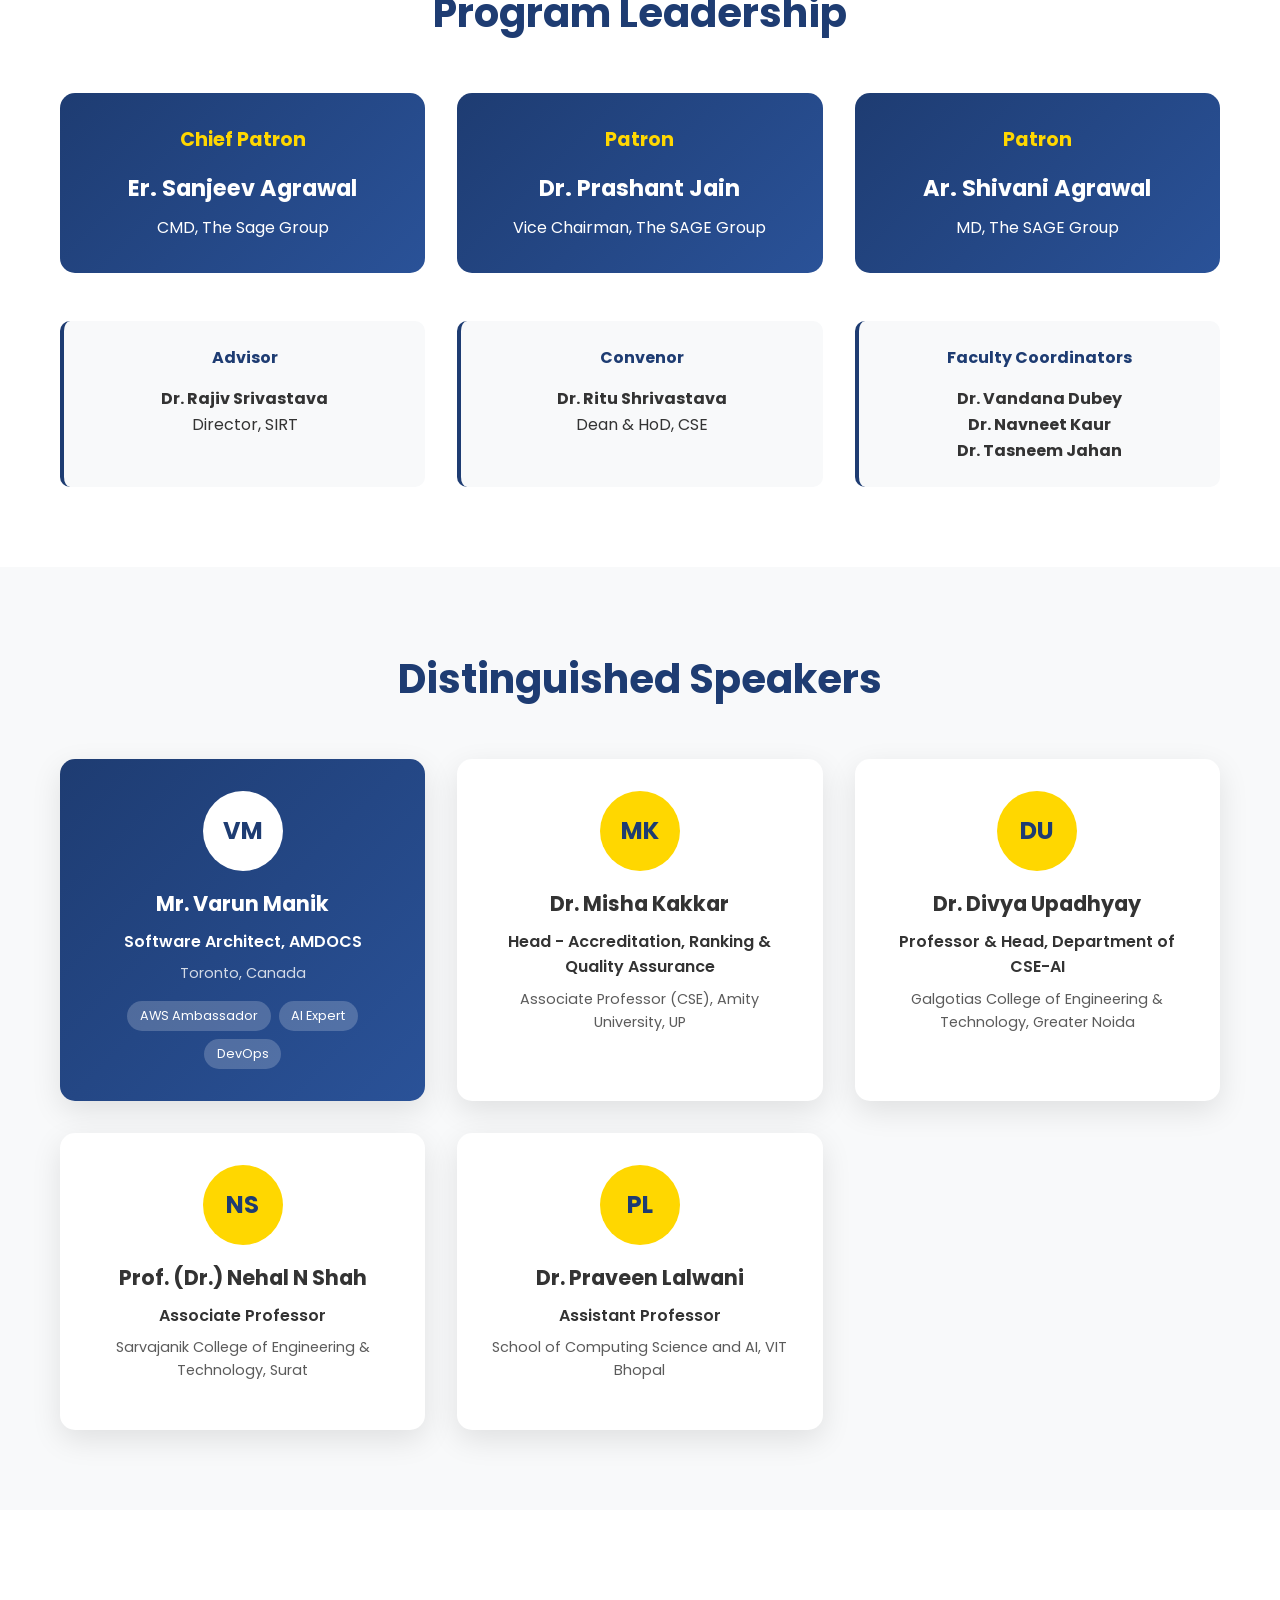
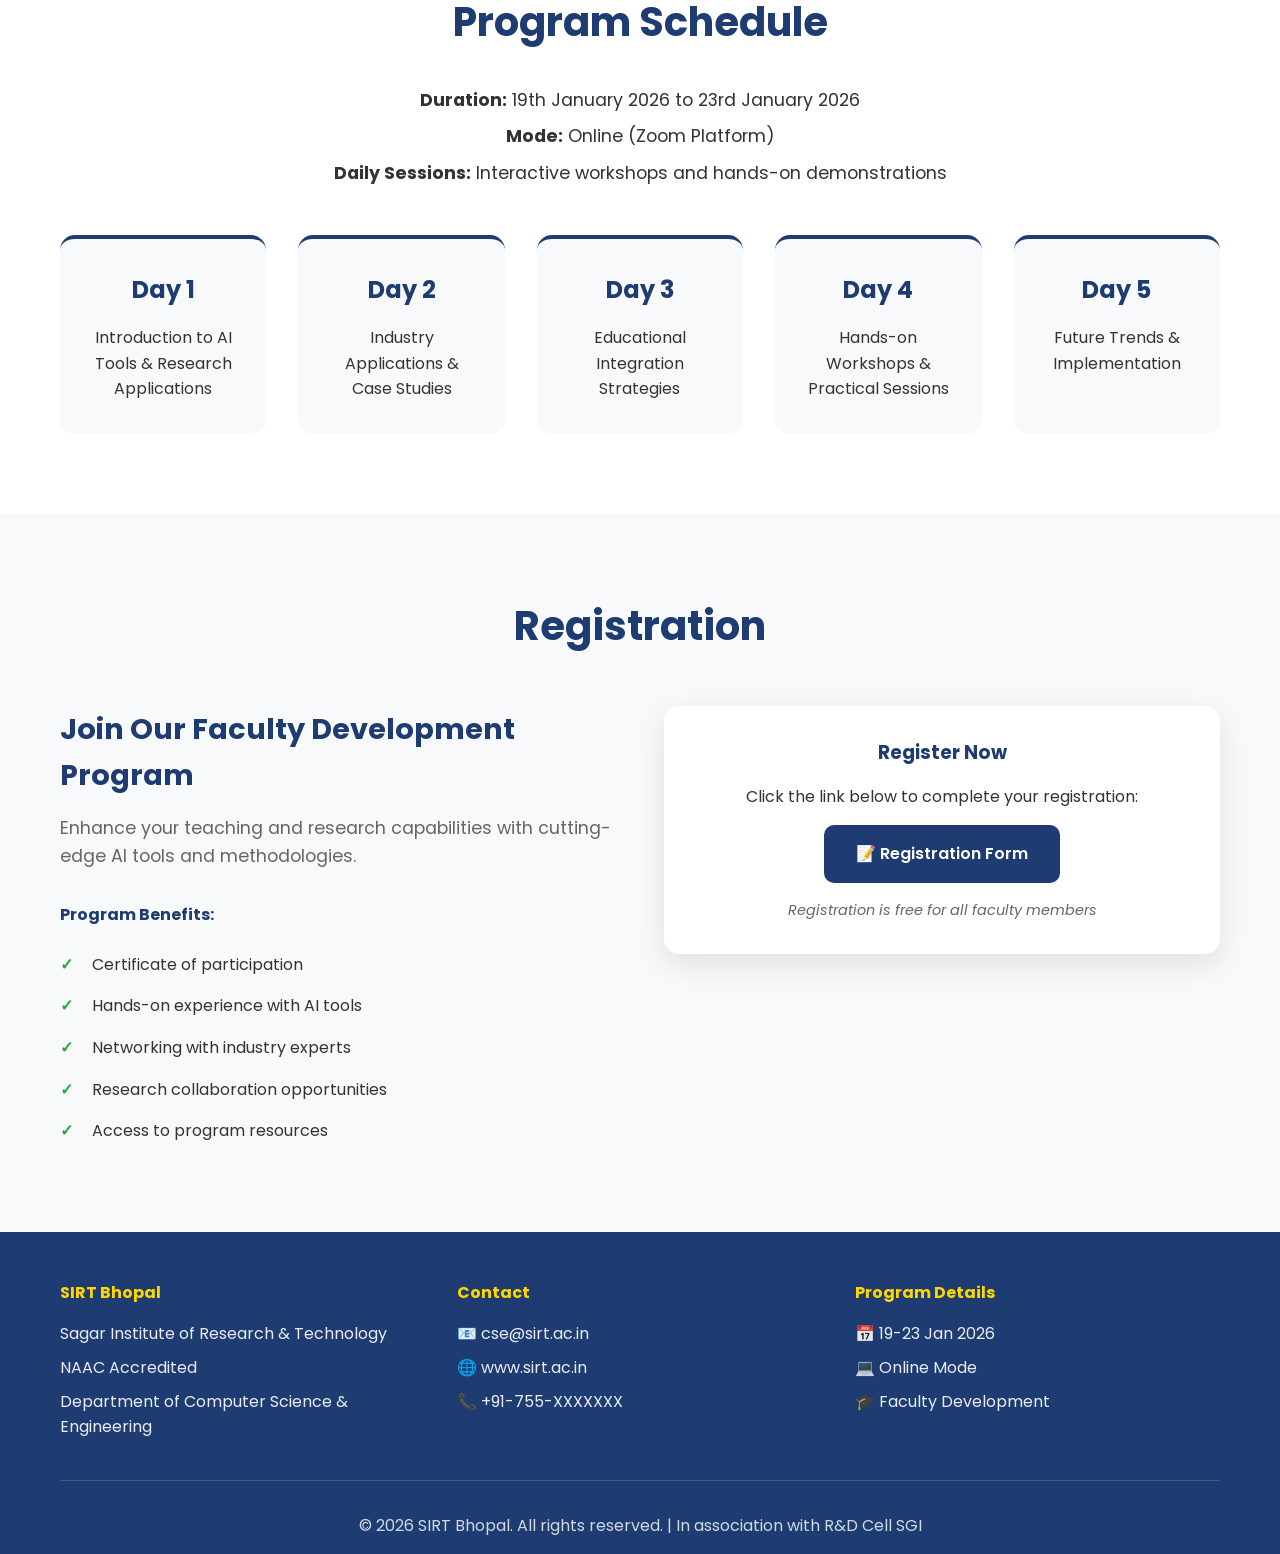
==== commit 00607304: "Recreate event website from SIRT university perspective with accurate details" ====
--- a/event-website/index.html
+++ b/event-website/index.html
@@ -3,24 +3,27 @@
 <head>
     <meta charset="UTF-8">
     <meta name="viewport" content="width=device-width, initial-scale=1.0">
-    <title>Amazon Q Workshop 2026 - Faculty Development Program</title>
+    <title>Faculty Development Program - SIRT Bhopal</title>
     <link rel="stylesheet" href="styles.css">
-    <link href="https://fonts.googleapis.com/css2?family=Inter:wght@300;400;500;600;700&display=swap" rel="stylesheet">
+    <link href="https://fonts.googleapis.com/css2?family=Poppins:wght@300;400;500;600;700&display=swap" rel="stylesheet">
 </head>
 <body>
     <!-- Header -->
     <header class="header">
         <nav class="navbar">
             <div class="nav-brand">
-                <img src="https://github.com/user-attachments/assets/58f145f3-4cbd-4dfe-a60d-da89d79ea713" alt="Amazon Q Workshop 2026" class="logo">
-                <h2>Amazon Q Workshop 2026</h2>
+                <div class="university-logo">SIRT</div>
+                <div class="nav-text">
+                    <h3>Sagar Institute of Research & Technology</h3>
+                    <p>NAAC Accredited</p>
+                </div>
             </div>
             <ul class="nav-menu">
                 <li><a href="#home">Home</a></li>
                 <li><a href="#about">About</a></li>
-                <li><a href="#speaker">Speaker</a></li>
+                <li><a href="#speakers">Speakers</a></li>
                 <li><a href="#schedule">Schedule</a></li>
-                <li><a href="#registration">Register</a></li>
+                <li><a href="#register">Register</a></li>
             </ul>
         </nav>
     </header>
@@ -28,50 +31,30 @@
     <!-- Hero Section -->
     <section id="home" class="hero">
         <div class="hero-content">
-            <div class="event-badge">One Week Faculty Development Program</div>
-            <h1 class="hero-title">Cutting-Edge AI Tools for Research, Industry, and Education</h1>
-            <p class="hero-subtitle">Trends & Hands-On Applications (under IQAC)</p>
-            
-            <div class="event-details">
-                <div class="detail-item">
-                    <span class="icon">📅</span>
-                    <div>
-                        <strong>Date</strong>
-                        <p>19th Jan 2026 to 23rd Jan 2026</p>
-                    </div>
-                </div>
-                <div class="detail-item">
-                    <span class="icon">🏛️</span>
-                    <div>
-                        <strong>Institution</strong>
-                        <p>SIRT - Sagar Institute of Research & Technology, Bhopal</p>
-                    </div>
-                </div>
-                <div class="detail-item">
-                    <span class="icon">💻</span>
-                    <div>
-                        <strong>Mode</strong>
-                        <p>Online (Zoom)</p>
-                    </div>
-                </div>
-            </div>
-            
-            <div class="cta-buttons">
-                <a href="https://forms.gle/4eGEwbAZbeeESvGP7" target="_blank" class="btn-primary">Register Now</a>
-                <a href="#schedule" class="btn-secondary">View Schedule</a>
-            </div>
-        </div>
-        
-        <div class="hero-image">
-            <div class="floating-card">
-                <h3>🤖 Amazon Q Developer</h3>
-                <p>AI-powered coding assistant for modern development</p>
-                <div class="tech-stack">
-                    <span>AWS</span>
-                    <span>AI/ML</span>
-                    <span>DevOps</span>
-                    <span>Cloud</span>
-                </div>
+            <div class="event-header">
+                <div class="fdp-badge">One Week Faculty Development Program</div>
+                <h1>"Cutting-Edge AI Tools for Research, Industry, and Education: Trends & Hands-On Applications"</h1>
+                <p class="under-iqac">(under IQAC)</p>
+            </div>
+            
+            <div class="event-info">
+                <div class="info-card">
+                    <h3>📅 Duration</h3>
+                    <p>19th Jan 2026 to 23rd Jan 2026</p>
+                </div>
+                <div class="info-card">
+                    <h3>💻 Mode</h3>
+                    <p>Online (Zoom)</p>
+                </div>
+                <div class="info-card">
+                    <h3>🏛️ Organized by</h3>
+                    <p>Department of CSE, SIRT</p>
+                </div>
+            </div>
+            
+            <div class="cta-section">
+                <a href="https://forms.gle/4eGEwbAZbeeESvGP7" target="_blank" class="register-btn">Register Now</a>
+                <p class="association">In association with R&D Cell SGI</p>
             </div>
         </div>
     </section>
@@ -79,121 +62,114 @@
     <!-- About Section -->
     <section id="about" class="about">
         <div class="container">
-            <h2 class="section-title">About the Workshop</h2>
+            <h2>About the Program</h2>
             <div class="about-grid">
                 <div class="about-content">
-                    <h3>Transform CS Education with AI Tools</h3>
-                    <p>Join SIRT's comprehensive Faculty Development Program on "Cutting-Edge AI Tools for Research, Industry, and Education" - a one-week intensive program designed to empower Computer Science educators with modern AI technologies and hands-on applications.</p>
+                    <p>The Department of Computer Science & Engineering, SIRT, in association with R&D Cell SGI, is organizing a comprehensive Faculty Development Program focused on cutting-edge AI tools and their applications in research, industry, and education.</p>
                     
-                    <div class="institution-info">
-                        <h4>🏛️ Organized by:</h4>
-                        <p><strong>Department of Computer Science & Engineering, SIRT</strong><br>
-                        Sagar Institute of Research & Technology, Bhopal (NAAC Accredited)<br>
-                        In association with R&D Cell SGI</p>
+                    <div class="objectives">
+                        <h3>Program Objectives:</h3>
+                        <ul>
+                            <li>Explore latest AI tools and technologies</li>
+                            <li>Hands-on experience with industry applications</li>
+                            <li>Research methodologies using AI</li>
+                            <li>Educational integration strategies</li>
+                        </ul>
                     </div>
-                    
-                    <div class="features">
-                        <div class="feature">
-                            <span class="feature-icon">🎯</span>
-                            <div>
-                                <h4>Hands-On Learning</h4>
-                                <p>Interactive sessions with real coding examples</p>
-                            </div>
-                        </div>
-                        <div class="feature">
-                            <span class="feature-icon">🚀</span>
-                            <div>
-                                <h4>Industry Tools</h4>
-                                <p>Learn cutting-edge AI development tools</p>
-                            </div>
-                        </div>
-                        <div class="feature">
-                            <span class="feature-icon">👨‍🏫</span>
-                            <div>
-                                <h4>Teaching Enhancement</h4>
-                                <p>Integrate AI tools into your curriculum</p>
-                            </div>
-                        </div>
+                </div>
+                
+                <div class="institution-card">
+                    <h3>SIRT Bhopal</h3>
+                    <p><strong>Sagar Institute of Research & Technology</strong></p>
+                    <p>NAAC Accredited Institution</p>
+                    <p>Department of Computer Science & Engineering</p>
+                </div>
+            </div>
+        </div>
+    </section>
+
+    <!-- Leadership Section -->
+    <section class="leadership">
+        <div class="container">
+            <h2>Program Leadership</h2>
+            <div class="leadership-grid">
+                <div class="leader-card patron">
+                    <h3>Chief Patron</h3>
+                    <h4>Er. Sanjeev Agrawal</h4>
+                    <p>CMD, The Sage Group</p>
+                </div>
+                <div class="leader-card patron">
+                    <h3>Patron</h3>
+                    <h4>Dr. Prashant Jain</h4>
+                    <p>Vice Chairman, The SAGE Group</p>
+                </div>
+                <div class="leader-card patron">
+                    <h3>Patron</h3>
+                    <h4>Ar. Shivani Agrawal</h4>
+                    <p>MD, The SAGE Group</p>
+                </div>
+            </div>
+            
+            <div class="admin-grid">
+                <div class="admin-card">
+                    <h4>Advisor</h4>
+                    <p><strong>Dr. Rajiv Srivastava</strong><br>Director, SIRT</p>
+                </div>
+                <div class="admin-card">
+                    <h4>Convenor</h4>
+                    <p><strong>Dr. Ritu Shrivastava</strong><br>Dean & HoD, CSE</p>
+                </div>
+                <div class="admin-card">
+                    <h4>Faculty Coordinators</h4>
+                    <p><strong>Dr. Vandana Dubey</strong><br><strong>Dr. Navneet Kaur</strong><br><strong>Dr. Tasneem Jahan</strong></p>
+                </div>
+            </div>
+        </div>
+    </section>
+
+    <!-- Speakers Section -->
+    <section id="speakers" class="speakers">
+        <div class="container">
+            <h2>Distinguished Speakers</h2>
+            <div class="speakers-grid">
+                <div class="speaker-card featured">
+                    <div class="speaker-avatar">VM</div>
+                    <h3>Mr. Varun Manik</h3>
+                    <p class="designation">Software Architect, AMDOCS</p>
+                    <p class="location">Toronto, Canada</p>
+                    <div class="speaker-tags">
+                        <span>AWS Ambassador</span>
+                        <span>AI Expert</span>
+                        <span>DevOps</span>
                     </div>
                 </div>
                 
-                <div class="about-stats">
-                    <div class="stat">
-                        <h3>5</h3>
-                        <p>Interactive Sessions</p>
-                    </div>
-                    <div class="stat">
-                        <h3>100%</h3>
-                        <p>Hands-On Practice</p>
-                    </div>
-                    <div class="stat">
-                        <h3>AWS</h3>
-                        <p>Certified Training</p>
-                    </div>
-                </div>
-            </div>
-        </div>
-    </section>
-
-    <!-- Speaker Section -->
-    <section id="speaker" class="speaker">
-        <div class="container">
-            <h2 class="section-title">Meet Our Expert Speakers</h2>
-            
-            <!-- Main Speaker -->
-            <div class="speaker-card main-speaker">
-                <div class="speaker-image">
-                    <div class="avatar">VM</div>
-                    <div class="speaker-badge">Software Architect</div>
-                </div>
-                <div class="speaker-info">
-                    <h3>Mr. Varun Manik</h3>
-                    <p class="speaker-title">Software Architect, AMDOCS, Toronto, Canada</p>
-                    
-                    <div class="credentials">
-                        <div class="credential">
-                            <span class="cred-icon">🏆</span>
-                            <span>AWS Ambassador</span>
-                        </div>
-                        <div class="credential">
-                            <span class="cred-icon">🌟</span>
-                            <span>AWS 8X Certified</span>
-                        </div>
-                        <div class="credential">
-                            <span class="cred-icon">💼</span>
-                            <span>AWS User Group Mississauga Organizer</span>
-                        </div>
-                        <div class="credential">
-                            <span class="cred-icon">🔧</span>
-                            <span>DevOps | DevSecOps Expert</span>
-                        </div>
-                    </div>
-                    
-                    <div class="social-links">
-                        <a href="https://linkedin.com/in/vkmanik" target="_blank">LinkedIn</a>
-                        <a href="https://github.com/manikcloud" target="_blank">GitHub</a>
-                        <a href="mailto:varunmanik1@gmail.com">Email</a>
-                    </div>
-                </div>
-            </div>
-            
-            <!-- Other Speakers Grid -->
-            <div class="speakers-grid">
-                <div class="speaker-mini-card">
-                    <h4>Dr. Misha Kakkar</h4>
-                    <p>Head - Accreditation, Ranking & Quality Assurance<br>Associate Professor (Dept. of CSE), Amity University, UP</p>
-                </div>
-                <div class="speaker-mini-card">
-                    <h4>Dr. Divya Upadhyay</h4>
-                    <p>Professor & Head, Department of CSE-AI<br>Galgotias College of Engineering & Technology, Greater Noida</p>
-                </div>
-                <div class="speaker-mini-card">
-                    <h4>Prof. (Dr.) Nehal N Shah</h4>
-                    <p>Associate Professor<br>Sarvajanik College of Engineering & Technology, Surat</p>
-                </div>
-                <div class="speaker-mini-card">
-                    <h4>Dr. Praveen Lalwani</h4>
-                    <p>Assistant Professor, School of Computing Science and AI<br>VIT Bhopal</p>
+                <div class="speaker-card">
+                    <div class="speaker-avatar">MK</div>
+                    <h3>Dr. Misha Kakkar</h3>
+                    <p class="designation">Head - Accreditation, Ranking & Quality Assurance</p>
+                    <p class="location">Associate Professor (CSE), Amity University, UP</p>
+                </div>
+                
+                <div class="speaker-card">
+                    <div class="speaker-avatar">DU</div>
+                    <h3>Dr. Divya Upadhyay</h3>
+                    <p class="designation">Professor & Head, Department of CSE-AI</p>
+                    <p class="location">Galgotias College of Engineering & Technology, Greater Noida</p>
+                </div>
+                
+                <div class="speaker-card">
+                    <div class="speaker-avatar">NS</div>
+                    <h3>Prof. (Dr.) Nehal N Shah</h3>
+                    <p class="designation">Associate Professor</p>
+                    <p class="location">Sarvajanik College of Engineering & Technology, Surat</p>
+                </div>
+                
+                <div class="speaker-card">
+                    <div class="speaker-avatar">PL</div>
+                    <h3>Dr. Praveen Lalwani</h3>
+                    <p class="designation">Assistant Professor</p>
+                    <p class="location">School of Computing Science and AI, VIT Bhopal</p>
                 </div>
             </div>
         </div>
@@ -202,120 +178,66 @@
     <!-- Schedule Section -->
     <section id="schedule" class="schedule">
         <div class="container">
-            <h2 class="section-title">Workshop Schedule</h2>
+            <h2>Program Schedule</h2>
+            <div class="schedule-info">
+                <p><strong>Duration:</strong> 19th January 2026 to 23rd January 2026</p>
+                <p><strong>Mode:</strong> Online (Zoom Platform)</p>
+                <p><strong>Daily Sessions:</strong> Interactive workshops and hands-on demonstrations</p>
+            </div>
+            
             <div class="schedule-grid">
-                <div class="session-card">
-                    <div class="session-number">01</div>
-                    <h3>Introduction to Amazon Q</h3>
-                    <p>Understanding AI-powered development and Amazon Q capabilities</p>
-                    <div class="session-topics">
-                        <span>AI Development</span>
-                        <span>Amazon Q Overview</span>
-                    </div>
-                </div>
-                
-                <div class="session-card">
-                    <div class="session-number">02</div>
-                    <h3>Setup & Installation</h3>
-                    <p>CLI Installation, AWS authentication, and environment configuration</p>
-                    <div class="session-topics">
-                        <span>CLI Setup</span>
-                        <span>Authentication</span>
-                    </div>
-                </div>
-                
-                <div class="session-card">
-                    <div class="session-number">03</div>
-                    <h3>Hands-On Demo</h3>
-                    <p>Live coding session with interactive Amazon Q demonstrations</p>
-                    <div class="session-topics">
-                        <span>Live Coding</span>
-                        <span>Interactive Demo</span>
-                    </div>
-                </div>
-                
-                <div class="session-card">
-                    <div class="session-number">04</div>
-                    <h3>Practical Exercise</h3>
-                    <p>Individual practice building real-world projects with AI assistance</p>
-                    <div class="session-topics">
-                        <span>Hands-On Practice</span>
-                        <span>Project Building</span>
-                    </div>
-                </div>
-                
-                <div class="session-card">
-                    <div class="session-number">05</div>
-                    <h3>Resources & Next Steps</h3>
-                    <p>Additional resources, certification paths, and continued learning</p>
-                    <div class="session-topics">
-                        <span>Resources</span>
-                        <span>Certification</span>
-                    </div>
+                <div class="day-card">
+                    <h3>Day 1</h3>
+                    <p>Introduction to AI Tools & Research Applications</p>
+                </div>
+                <div class="day-card">
+                    <h3>Day 2</h3>
+                    <p>Industry Applications & Case Studies</p>
+                </div>
+                <div class="day-card">
+                    <h3>Day 3</h3>
+                    <p>Educational Integration Strategies</p>
+                </div>
+                <div class="day-card">
+                    <h3>Day 4</h3>
+                    <p>Hands-on Workshops & Practical Sessions</p>
+                </div>
+                <div class="day-card">
+                    <h3>Day 5</h3>
+                    <p>Future Trends & Implementation</p>
                 </div>
             </div>
         </div>
     </section>
 
     <!-- Registration Section -->
-    <section id="registration" class="registration">
-        <div class="container">
-            <h2 class="section-title">Register for the Workshop</h2>
+    <section id="register" class="registration">
+        <div class="container">
+            <h2>Registration</h2>
             <div class="registration-content">
                 <div class="registration-info">
-                    <h3>Join the Future of CS Education</h3>
-                    <p>Don't miss this opportunity to transform your teaching with AI-powered development tools.</p>
+                    <h3>Join Our Faculty Development Program</h3>
+                    <p>Enhance your teaching and research capabilities with cutting-edge AI tools and methodologies.</p>
                     
                     <div class="benefits">
-                        <div class="benefit">
-                            <span class="benefit-icon">✅</span>
-                            <span>Hands-on experience with Amazon Q</span>
-                        </div>
-                        <div class="benefit">
-                            <span class="benefit-icon">✅</span>
-                            <span>Workshop materials and resources</span>
-                        </div>
-                        <div class="benefit">
-                            <span class="benefit-icon">✅</span>
-                            <span>Direct access to AWS Ambassador</span>
-                        </div>
-                        <div class="benefit">
-                            <span class="benefit-icon">✅</span>
-                            <span>Networking with fellow educators</span>
-                        </div>
+                        <h4>Program Benefits:</h4>
+                        <ul>
+                            <li>Certificate of participation</li>
+                            <li>Hands-on experience with AI tools</li>
+                            <li>Networking with industry experts</li>
+                            <li>Research collaboration opportunities</li>
+                            <li>Access to program resources</li>
+                        </ul>
                     </div>
                 </div>
                 
-                <div class="registration-form">
-                    <form class="form">
-                        <h4>Registration Form</h4>
-                        <div class="form-group">
-                            <input type="text" placeholder="Full Name" required>
-                        </div>
-                        <div class="form-group">
-                            <input type="email" placeholder="Email Address" required>
-                        </div>
-                        <div class="form-group">
-                            <input type="text" placeholder="Institution/University" required>
-                        </div>
-                        <div class="form-group">
-                            <input type="text" placeholder="Department" required>
-                        </div>
-                        <div class="form-group">
-                            <select required>
-                                <option value="">Select Your Role</option>
-                                <option value="professor">Professor</option>
-                                <option value="lecturer">Lecturer</option>
-                                <option value="instructor">Lab Instructor</option>
-                                <option value="researcher">Research Scholar</option>
-                                <option value="other">Other</option>
-                            </select>
-                        </div>
-                        <div class="form-group">
-                            <textarea placeholder="Any specific topics you'd like to focus on?" rows="3"></textarea>
-                        </div>
-                        <a href="https://forms.gle/4eGEwbAZbeeESvGP7" target="_blank" class="btn-submit">Register via Google Form</a>
-                    </form>
+                <div class="registration-card">
+                    <h3>Register Now</h3>
+                    <p>Click the link below to complete your registration:</p>
+                    <a href="https://forms.gle/4eGEwbAZbeeESvGP7" target="_blank" class="register-link">
+                        📝 Registration Form
+                    </a>
+                    <p class="note">Registration is free for all faculty members</p>
                 </div>
             </div>
         </div>
@@ -326,22 +248,26 @@
         <div class="container">
             <div class="footer-content">
                 <div class="footer-section">
-                    <h4>Amazon Q Workshop 2026</h4>
-                    <p>Faculty Development Program for Computer Science Educators</p>
+                    <h4>SIRT Bhopal</h4>
+                    <p>Sagar Institute of Research & Technology</p>
+                    <p>NAAC Accredited</p>
+                    <p>Department of Computer Science & Engineering</p>
                 </div>
                 <div class="footer-section">
                     <h4>Contact</h4>
-                    <p>📧 varunmanik1@gmail.com</p>
-                    <p>🌐 linkedin.com/in/vkmanik</p>
+                    <p>📧 cse@sirt.ac.in</p>
+                    <p>🌐 www.sirt.ac.in</p>
+                    <p>📞 +91-755-XXXXXXX</p>
                 </div>
                 <div class="footer-section">
-                    <h4>Resources</h4>
-                    <p>📚 Workshop Materials</p>
-                    <p>🎥 Session Recordings</p>
+                    <h4>Program Details</h4>
+                    <p>📅 19-23 Jan 2026</p>
+                    <p>💻 Online Mode</p>
+                    <p>🎓 Faculty Development</p>
                 </div>
             </div>
             <div class="footer-bottom">
-                <p>&copy; 2026 Amazon Q Workshop - Faculty Development Program. Powered by AI-Assisted Development.</p>
+                <p>&copy; 2026 SIRT Bhopal. All rights reserved. | In association with R&D Cell SGI</p>
             </div>
         </div>
     </footer>
--- a/event-website/styles.css
+++ b/event-website/styles.css
@@ -6,10 +6,9 @@
 }
 
 body {
-    font-family: 'Inter', -apple-system, BlinkMacSystemFont, sans-serif;
+    font-family: 'Poppins', sans-serif;
     line-height: 1.6;
     color: #333;
-    overflow-x: hidden;
 }
 
 .container {
@@ -18,15 +17,15 @@
     padding: 0 20px;
 }
 
-/* Header Styles */
+/* Header */
 .header {
-    background: linear-gradient(135deg, #232F3E 0%, #FF9900 100%);
+    background: linear-gradient(135deg, #1e3c72 0%, #2a5298 100%);
     padding: 1rem 0;
     position: fixed;
     width: 100%;
     top: 0;
     z-index: 1000;
-    box-shadow: 0 4px 20px rgba(0,0,0,0.1);
+    box-shadow: 0 2px 10px rgba(0,0,0,0.1);
 }
 
 .navbar {
@@ -42,18 +41,30 @@
     display: flex;
     align-items: center;
     gap: 1rem;
-}
-
-.logo {
-    width: 50px;
-    height: 50px;
-    border-radius: 8px;
-}
-
-.nav-brand h2 {
-    color: white;
-    font-size: 1.5rem;
-    font-weight: 600;
+    color: white;
+}
+
+.university-logo {
+    width: 60px;
+    height: 60px;
+    background: #fff;
+    color: #1e3c72;
+    border-radius: 50%;
+    display: flex;
+    align-items: center;
+    justify-content: center;
+    font-weight: bold;
+    font-size: 1.2rem;
+}
+
+.nav-text h3 {
+    font-size: 1.2rem;
+    margin-bottom: 0.2rem;
+}
+
+.nav-text p {
+    font-size: 0.8rem;
+    opacity: 0.9;
 }
 
 .nav-menu {
@@ -70,147 +81,98 @@
 }
 
 .nav-menu a:hover {
-    color: #FF9900;
+    color: #ffd700;
 }
 
 /* Hero Section */
 .hero {
-    background: linear-gradient(135deg, #232F3E 0%, #FF9900 100%);
+    background: linear-gradient(135deg, #1e3c72 0%, #2a5298 100%);
     min-height: 100vh;
     display: flex;
     align-items: center;
     padding: 100px 20px 50px;
     color: white;
+    text-align: center;
 }
 
 .hero-content {
-    flex: 1;
-    max-width: 600px;
-}
-
-.event-badge {
-    background: rgba(255, 153, 0, 0.2);
-    color: #FF9900;
-    padding: 0.5rem 1rem;
-    border-radius: 20px;
-    font-size: 0.9rem;
-    font-weight: 500;
+    width: 100%;
+    max-width: 1000px;
+    margin: 0 auto;
+}
+
+.fdp-badge {
+    background: rgba(255, 215, 0, 0.2);
+    color: #ffd700;
+    padding: 0.8rem 2rem;
+    border-radius: 30px;
+    font-weight: 600;
     display: inline-block;
-    margin-bottom: 1rem;
-}
-
-.hero-title {
-    font-size: 3.5rem;
+    margin-bottom: 2rem;
+    border: 2px solid rgba(255, 215, 0, 0.3);
+}
+
+.hero h1 {
+    font-size: 2.8rem;
     font-weight: 700;
     margin-bottom: 1rem;
     line-height: 1.2;
 }
 
-.hero-subtitle {
+.under-iqac {
+    font-size: 1.2rem;
+    margin-bottom: 3rem;
+    opacity: 0.9;
+    font-style: italic;
+}
+
+.event-info {
+    display: grid;
+    grid-template-columns: repeat(auto-fit, minmax(250px, 1fr));
+    gap: 2rem;
+    margin-bottom: 3rem;
+}
+
+.info-card {
+    background: rgba(255, 255, 255, 0.1);
+    padding: 2rem;
+    border-radius: 15px;
+    backdrop-filter: blur(10px);
+    border: 1px solid rgba(255, 255, 255, 0.2);
+}
+
+.info-card h3 {
     font-size: 1.3rem;
-    margin-bottom: 2rem;
-    opacity: 0.9;
-}
-
-.event-details {
-    display: grid;
-    grid-template-columns: repeat(auto-fit, minmax(200px, 1fr));
-    gap: 1.5rem;
-    margin-bottom: 2rem;
-}
-
-.detail-item {
-    display: flex;
-    align-items: center;
-    gap: 1rem;
-    background: rgba(255, 255, 255, 0.1);
-    padding: 1rem;
-    border-radius: 10px;
-}
-
-.detail-item .icon {
-    font-size: 1.5rem;
-}
-
-.detail-item strong {
-    display: block;
-    font-weight: 600;
-}
-
-.detail-item p {
-    opacity: 0.8;
-    margin: 0;
-}
-
-.cta-buttons {
-    display: flex;
-    gap: 1rem;
-    flex-wrap: wrap;
-}
-
-.btn-primary, .btn-secondary {
-    padding: 15px 30px;
-    border-radius: 8px;
+    margin-bottom: 1rem;
+}
+
+.cta-section {
+    margin-top: 3rem;
+}
+
+.register-btn {
+    background: #ffd700;
+    color: #1e3c72;
+    padding: 1rem 3rem;
+    border-radius: 50px;
     text-decoration: none;
-    font-weight: 600;
+    font-weight: 700;
+    font-size: 1.2rem;
     transition: all 0.3s ease;
     display: inline-block;
-}
-
-.btn-primary {
-    background: #FF9900;
-    color: white;
-}
-
-.btn-primary:hover {
-    background: #e6890a;
-    transform: translateY(-2px);
-}
-
-.btn-secondary {
-    background: transparent;
-    color: white;
-    border: 2px solid white;
-}
-
-.btn-secondary:hover {
-    background: white;
-    color: #232F3E;
-}
-
-.hero-image {
-    flex: 1;
-    display: flex;
-    justify-content: center;
-    align-items: center;
-}
-
-.floating-card {
-    background: rgba(255, 255, 255, 0.1);
-    backdrop-filter: blur(10px);
-    padding: 2rem;
-    border-radius: 15px;
-    border: 1px solid rgba(255, 255, 255, 0.2);
-    animation: float 6s ease-in-out infinite;
-}
-
-.floating-card h3 {
-    font-size: 1.5rem;
-    margin-bottom: 1rem;
-}
-
-.tech-stack {
-    display: flex;
-    gap: 0.5rem;
-    flex-wrap: wrap;
+    margin-bottom: 1rem;
+}
+
+.register-btn:hover {
+    background: #ffed4e;
+    transform: translateY(-3px);
+    box-shadow: 0 10px 25px rgba(255, 215, 0, 0.3);
+}
+
+.association {
+    font-size: 1rem;
+    opacity: 0.8;
     margin-top: 1rem;
-}
-
-.tech-stack span {
-    background: rgba(255, 153, 0, 0.3);
-    padding: 0.3rem 0.8rem;
-    border-radius: 15px;
-    font-size: 0.8rem;
 }
 
 /* About Section */
@@ -219,38 +181,18 @@
     background: #f8f9fa;
 }
 
-.section-title {
+.about h2 {
     text-align: center;
     font-size: 2.5rem;
-    font-weight: 700;
-    margin-bottom: 3rem;
-    color: #232F3E;
-    position: relative;
-}
-
-.section-title::after {
-    content: '';
-    position: absolute;
-    bottom: -10px;
-    left: 50%;
-    transform: translateX(-50%);
-    width: 80px;
-    height: 4px;
-    background: linear-gradient(45deg, #232F3E, #FF9900);
-    border-radius: 2px;
+    margin-bottom: 3rem;
+    color: #1e3c72;
 }
 
 .about-grid {
     display: grid;
     grid-template-columns: 2fr 1fr;
     gap: 3rem;
-    align-items: center;
-}
-
-.about-content h3 {
-    font-size: 2rem;
-    margin-bottom: 1rem;
-    color: #232F3E;
+    align-items: start;
 }
 
 .about-content p {
@@ -259,281 +201,252 @@
     color: #666;
 }
 
-.features {
-    display: flex;
-    flex-direction: column;
-    gap: 1.5rem;
-}
-
-.feature {
-    display: flex;
-    align-items: flex-start;
-    gap: 1rem;
-}
-
-.feature-icon {
-    font-size: 1.5rem;
-    background: linear-gradient(45deg, #232F3E, #FF9900);
-    -webkit-background-clip: text;
-    -webkit-text-fill-color: transparent;
-}
-
-.feature h4 {
-    font-size: 1.2rem;
-    margin-bottom: 0.5rem;
-    color: #232F3E;
-}
-
-.about-stats {
-    display: flex;
-    flex-direction: column;
-    gap: 2rem;
-}
-
-.stat {
-    text-align: center;
+.objectives h3 {
+    color: #1e3c72;
+    margin-bottom: 1rem;
+}
+
+.objectives ul {
+    list-style: none;
+    padding-left: 0;
+}
+
+.objectives li {
+    padding: 0.5rem 0;
+    padding-left: 2rem;
+    position: relative;
+}
+
+.objectives li::before {
+    content: "✓";
+    position: absolute;
+    left: 0;
+    color: #28a745;
+    font-weight: bold;
+}
+
+.institution-card {
+    background: white;
     padding: 2rem;
-    background: white;
     border-radius: 15px;
     box-shadow: 0 10px 30px rgba(0,0,0,0.1);
-}
-
-.stat h3 {
-    font-size: 2.5rem;
-    font-weight: 700;
-    color: #FF9900;
-    margin-bottom: 0.5rem;
-}
-
-/* Speaker Section */
-.speaker {
+    text-align: center;
+}
+
+.institution-card h3 {
+    color: #1e3c72;
+    font-size: 1.8rem;
+    margin-bottom: 1rem;
+}
+
+/* Leadership Section */
+.leadership {
     padding: 80px 0;
     background: white;
 }
 
-.main-speaker {
-    margin-bottom: 3rem;
-}
-
-.speaker-card {
-    display: grid;
-    grid-template-columns: 300px 1fr;
-    gap: 3rem;
-    background: linear-gradient(135deg, #232F3E 0%, #FF9900 100%);
-    color: white;
-    padding: 3rem;
-    border-radius: 20px;
-    align-items: center;
-}
-
-.speakers-grid {
-    display: grid;
-    grid-template-columns: repeat(auto-fit, minmax(280px, 1fr));
-    gap: 2rem;
-}
-
-.speaker-mini-card {
-    background: #f8f9fa;
+.leadership h2 {
+    text-align: center;
+    font-size: 2.5rem;
+    margin-bottom: 3rem;
+    color: #1e3c72;
+}
+
+.leadership-grid {
+    display: grid;
+    grid-template-columns: repeat(auto-fit, minmax(300px, 1fr));
+    gap: 2rem;
+    margin-bottom: 3rem;
+}
+
+.leader-card {
+    background: linear-gradient(135deg, #1e3c72 0%, #2a5298 100%);
+    color: white;
     padding: 2rem;
     border-radius: 15px;
     text-align: center;
-    box-shadow: 0 5px 20px rgba(0,0,0,0.1);
-    transition: transform 0.3s ease;
-}
-
-.speaker-mini-card:hover {
-    transform: translateY(-5px);
-}
-
-.speaker-mini-card h4 {
-    color: #232F3E;
+}
+
+.leader-card h3 {
     font-size: 1.2rem;
     margin-bottom: 1rem;
-}
-
-.speaker-mini-card p {
-    color: #666;
-    font-size: 0.9rem;
-    line-height: 1.5;
-}
-
-.institution-info {
+    color: #ffd700;
+}
+
+.leader-card h4 {
+    font-size: 1.4rem;
+    margin-bottom: 0.5rem;
+}
+
+.admin-grid {
+    display: grid;
+    grid-template-columns: repeat(auto-fit, minmax(250px, 1fr));
+    gap: 2rem;
+}
+
+.admin-card {
     background: #f8f9fa;
     padding: 1.5rem;
     border-radius: 10px;
-    margin: 2rem 0;
-}
-
-.institution-info h4 {
-    color: #232F3E;
-    margin-bottom: 1rem;
-}
-
-.institution-info p {
-    color: #666;
-    margin: 0;
-}
-
-.speaker-image {
-    text-align: center;
-    position: relative;
-}
-
-.avatar {
-    width: 150px;
-    height: 150px;
-    background: rgba(255, 255, 255, 0.2);
+    text-align: center;
+    border-left: 4px solid #1e3c72;
+}
+
+.admin-card h4 {
+    color: #1e3c72;
+    margin-bottom: 1rem;
+}
+
+/* Speakers Section */
+.speakers {
+    padding: 80px 0;
+    background: #f8f9fa;
+}
+
+.speakers h2 {
+    text-align: center;
+    font-size: 2.5rem;
+    margin-bottom: 3rem;
+    color: #1e3c72;
+}
+
+.speakers-grid {
+    display: grid;
+    grid-template-columns: repeat(auto-fit, minmax(300px, 1fr));
+    gap: 2rem;
+}
+
+.speaker-card {
+    background: white;
+    padding: 2rem;
+    border-radius: 15px;
+    text-align: center;
+    box-shadow: 0 10px 30px rgba(0,0,0,0.1);
+    transition: transform 0.3s ease;
+}
+
+.speaker-card:hover {
+    transform: translateY(-10px);
+}
+
+.speaker-card.featured {
+    background: linear-gradient(135deg, #1e3c72 0%, #2a5298 100%);
+    color: white;
+}
+
+.speaker-avatar {
+    width: 80px;
+    height: 80px;
+    background: #ffd700;
+    color: #1e3c72;
     border-radius: 50%;
     display: flex;
     align-items: center;
     justify-content: center;
-    font-size: 3rem;
+    font-size: 1.5rem;
     font-weight: bold;
     margin: 0 auto 1rem;
-    border: 4px solid rgba(255, 255, 255, 0.3);
-}
-
-.speaker-badge {
-    background: #FF9900;
-    color: white;
-    padding: 0.5rem 1rem;
-    border-radius: 20px;
+}
+
+.speaker-card.featured .speaker-avatar {
+    background: white;
+}
+
+.speaker-card h3 {
+    font-size: 1.3rem;
+    margin-bottom: 0.5rem;
+}
+
+.designation {
+    font-weight: 600;
+    margin-bottom: 0.5rem;
+}
+
+.location {
     font-size: 0.9rem;
-    font-weight: 600;
-}
-
-.speaker-info h3 {
-    font-size: 2rem;
-    margin-bottom: 0.5rem;
-}
-
-.speaker-title {
-    font-size: 1.2rem;
-    margin-bottom: 2rem;
-    opacity: 0.9;
-}
-
-.credentials {
-    display: grid;
-    grid-template-columns: repeat(auto-fit, minmax(250px, 1fr));
-    gap: 1rem;
-    margin-bottom: 2rem;
-}
-
-.credential {
-    display: flex;
-    align-items: center;
+    opacity: 0.8;
+    margin-bottom: 1rem;
+}
+
+.speaker-tags {
+    display: flex;
     gap: 0.5rem;
-    background: rgba(255, 255, 255, 0.1);
-    padding: 0.8rem;
-    border-radius: 8px;
-}
-
-.speaker-bio {
-    margin-bottom: 2rem;
-    opacity: 0.9;
-    line-height: 1.6;
-}
-
-.social-links {
-    display: flex;
-    gap: 1rem;
+    justify-content: center;
     flex-wrap: wrap;
 }
 
-.social-links a {
-    color: white;
-    text-decoration: none;
-    padding: 0.8rem 1.5rem;
+.speaker-tags span {
+    background: rgba(255, 215, 0, 0.2);
+    color: #ffd700;
+    padding: 0.3rem 0.8rem;
+    border-radius: 15px;
+    font-size: 0.8rem;
+}
+
+.speaker-card.featured .speaker-tags span {
     background: rgba(255, 255, 255, 0.2);
-    border-radius: 25px;
-    transition: all 0.3s ease;
-}
-
-.social-links a:hover {
-    background: rgba(255, 255, 255, 0.3);
-    transform: translateY(-2px);
+    color: white;
 }
 
 /* Schedule Section */
 .schedule {
     padding: 80px 0;
+    background: white;
+}
+
+.schedule h2 {
+    text-align: center;
+    font-size: 2.5rem;
+    margin-bottom: 2rem;
+    color: #1e3c72;
+}
+
+.schedule-info {
+    text-align: center;
+    margin-bottom: 3rem;
+    font-size: 1.1rem;
+}
+
+.schedule-info p {
+    margin-bottom: 0.5rem;
+}
+
+.schedule-grid {
+    display: grid;
+    grid-template-columns: repeat(auto-fit, minmax(200px, 1fr));
+    gap: 2rem;
+}
+
+.day-card {
     background: #f8f9fa;
-}
-
-.schedule-grid {
-    display: grid;
-    grid-template-columns: repeat(auto-fit, minmax(300px, 1fr));
-    gap: 2rem;
-}
-
-.session-card {
-    background: white;
     padding: 2rem;
     border-radius: 15px;
-    box-shadow: 0 10px 30px rgba(0,0,0,0.1);
+    text-align: center;
+    border-top: 4px solid #1e3c72;
     transition: transform 0.3s ease;
-    position: relative;
-    overflow: hidden;
-}
-
-.session-card:hover {
-    transform: translateY(-10px);
-}
-
-.session-card::before {
-    content: '';
-    position: absolute;
-    top: 0;
-    left: 0;
-    right: 0;
-    height: 4px;
-    background: linear-gradient(45deg, #232F3E, #FF9900);
-}
-
-.session-number {
-    width: 50px;
-    height: 50px;
-    background: linear-gradient(45deg, #232F3E, #FF9900);
-    color: white;
-    border-radius: 50%;
-    display: flex;
-    align-items: center;
-    justify-content: center;
-    font-weight: bold;
-    font-size: 1.2rem;
-    margin-bottom: 1rem;
-}
-
-.session-card h3 {
-    font-size: 1.3rem;
-    margin-bottom: 1rem;
-    color: #232F3E;
-}
-
-.session-card p {
-    color: #666;
-    margin-bottom: 1.5rem;
-}
-
-.session-topics {
-    display: flex;
-    gap: 0.5rem;
-    flex-wrap: wrap;
-}
-
-.session-topics span {
-    background: #f0f0f0;
-    padding: 0.3rem 0.8rem;
-    border-radius: 15px;
-    font-size: 0.8rem;
-    color: #666;
+}
+
+.day-card:hover {
+    transform: translateY(-5px);
+}
+
+.day-card h3 {
+    color: #1e3c72;
+    font-size: 1.5rem;
+    margin-bottom: 1rem;
 }
 
 /* Registration Section */
 .registration {
     padding: 80px 0;
-    background: white;
+    background: #f8f9fa;
+}
+
+.registration h2 {
+    text-align: center;
+    font-size: 2.5rem;
+    margin-bottom: 3rem;
+    color: #1e3c72;
 }
 
 .registration-content {
@@ -544,9 +457,9 @@
 }
 
 .registration-info h3 {
-    font-size: 2rem;
-    margin-bottom: 1rem;
-    color: #232F3E;
+    color: #1e3c72;
+    font-size: 1.8rem;
+    margin-bottom: 1rem;
 }
 
 .registration-info p {
@@ -555,77 +468,69 @@
     color: #666;
 }
 
-.benefits {
-    display: flex;
-    flex-direction: column;
-    gap: 1rem;
-}
-
-.benefit {
-    display: flex;
-    align-items: center;
-    gap: 1rem;
-}
-
-.benefit-icon {
-    color: #FF9900;
-    font-size: 1.2rem;
-}
-
-.registration-form {
-    background: #f8f9fa;
+.benefits h4 {
+    color: #1e3c72;
+    margin-bottom: 1rem;
+}
+
+.benefits ul {
+    list-style: none;
+    padding-left: 0;
+}
+
+.benefits li {
+    padding: 0.5rem 0;
+    padding-left: 2rem;
+    position: relative;
+}
+
+.benefits li::before {
+    content: "✓";
+    position: absolute;
+    left: 0;
+    color: #28a745;
+    font-weight: bold;
+}
+
+.registration-card {
+    background: white;
     padding: 2rem;
     border-radius: 15px;
-}
-
-.form h4 {
-    font-size: 1.5rem;
-    margin-bottom: 1.5rem;
-    color: #232F3E;
-}
-
-.form-group {
-    margin-bottom: 1rem;
-}
-
-.form-group input,
-.form-group select,
-.form-group textarea {
-    width: 100%;
-    padding: 1rem;
-    border: 2px solid #e0e0e0;
-    border-radius: 8px;
-    font-size: 1rem;
-    transition: border-color 0.3s ease;
-}
-
-.form-group input:focus,
-.form-group select:focus,
-.form-group textarea:focus {
-    outline: none;
-    border-color: #FF9900;
-}
-
-.btn-submit {
-    width: 100%;
-    background: linear-gradient(45deg, #232F3E, #FF9900);
-    color: white;
-    border: none;
-    padding: 1rem;
-    font-size: 1.1rem;
+    text-align: center;
+    box-shadow: 0 10px 30px rgba(0,0,0,0.1);
+}
+
+.registration-card h3 {
+    color: #1e3c72;
+    margin-bottom: 1rem;
+}
+
+.register-link {
+    background: #1e3c72;
+    color: white;
+    padding: 1rem 2rem;
+    border-radius: 10px;
+    text-decoration: none;
     font-weight: 600;
-    border-radius: 8px;
-    cursor: pointer;
-    transition: transform 0.3s ease;
-}
-
-.btn-submit:hover {
+    display: inline-block;
+    margin: 1rem 0;
+    transition: all 0.3s ease;
+}
+
+.register-link:hover {
+    background: #2a5298;
     transform: translateY(-2px);
+}
+
+.note {
+    font-size: 0.9rem;
+    color: #666;
+    font-style: italic;
 }
 
 /* Footer */
 .footer {
-    background: #232F3E;
+    background: #1e3c72;
     color: white;
     padding: 3rem 0 1rem;
 }
@@ -638,42 +543,29 @@
 }
 
 .footer-section h4 {
-    font-size: 1.2rem;
-    margin-bottom: 1rem;
-    color: #FF9900;
+    color: #ffd700;
+    margin-bottom: 1rem;
 }
 
 .footer-section p {
     margin-bottom: 0.5rem;
+    opacity: 0.9;
+}
+
+.footer-bottom {
+    text-align: center;
+    padding-top: 2rem;
+    border-top: 1px solid rgba(255, 255, 255, 0.2);
     opacity: 0.8;
-}
-
-.footer-bottom {
-    text-align: center;
-    padding-top: 2rem;
-    border-top: 1px solid rgba(255, 255, 255, 0.1);
-    opacity: 0.7;
-}
-
-/* Animations */
-@keyframes float {
-    0%, 100% { transform: translateY(0px); }
-    50% { transform: translateY(-20px); }
 }
 
 /* Responsive Design */
 @media (max-width: 768px) {
-    .hero {
-        flex-direction: column;
-        text-align: center;
-    }
-    
-    .hero-title {
-        font-size: 2.5rem;
+    .hero h1 {
+        font-size: 2rem;
     }
     
     .about-grid,
-    .speaker-card,
     .registration-content {
         grid-template-columns: 1fr;
     }
@@ -682,11 +574,12 @@
         display: none;
     }
     
-    .event-details {
+    .event-info {
         grid-template-columns: 1fr;
     }
     
-    .cta-buttons {
-        justify-content: center;
+    .leadership-grid,
+    .speakers-grid {
+        grid-template-columns: 1fr;
     }
 }
